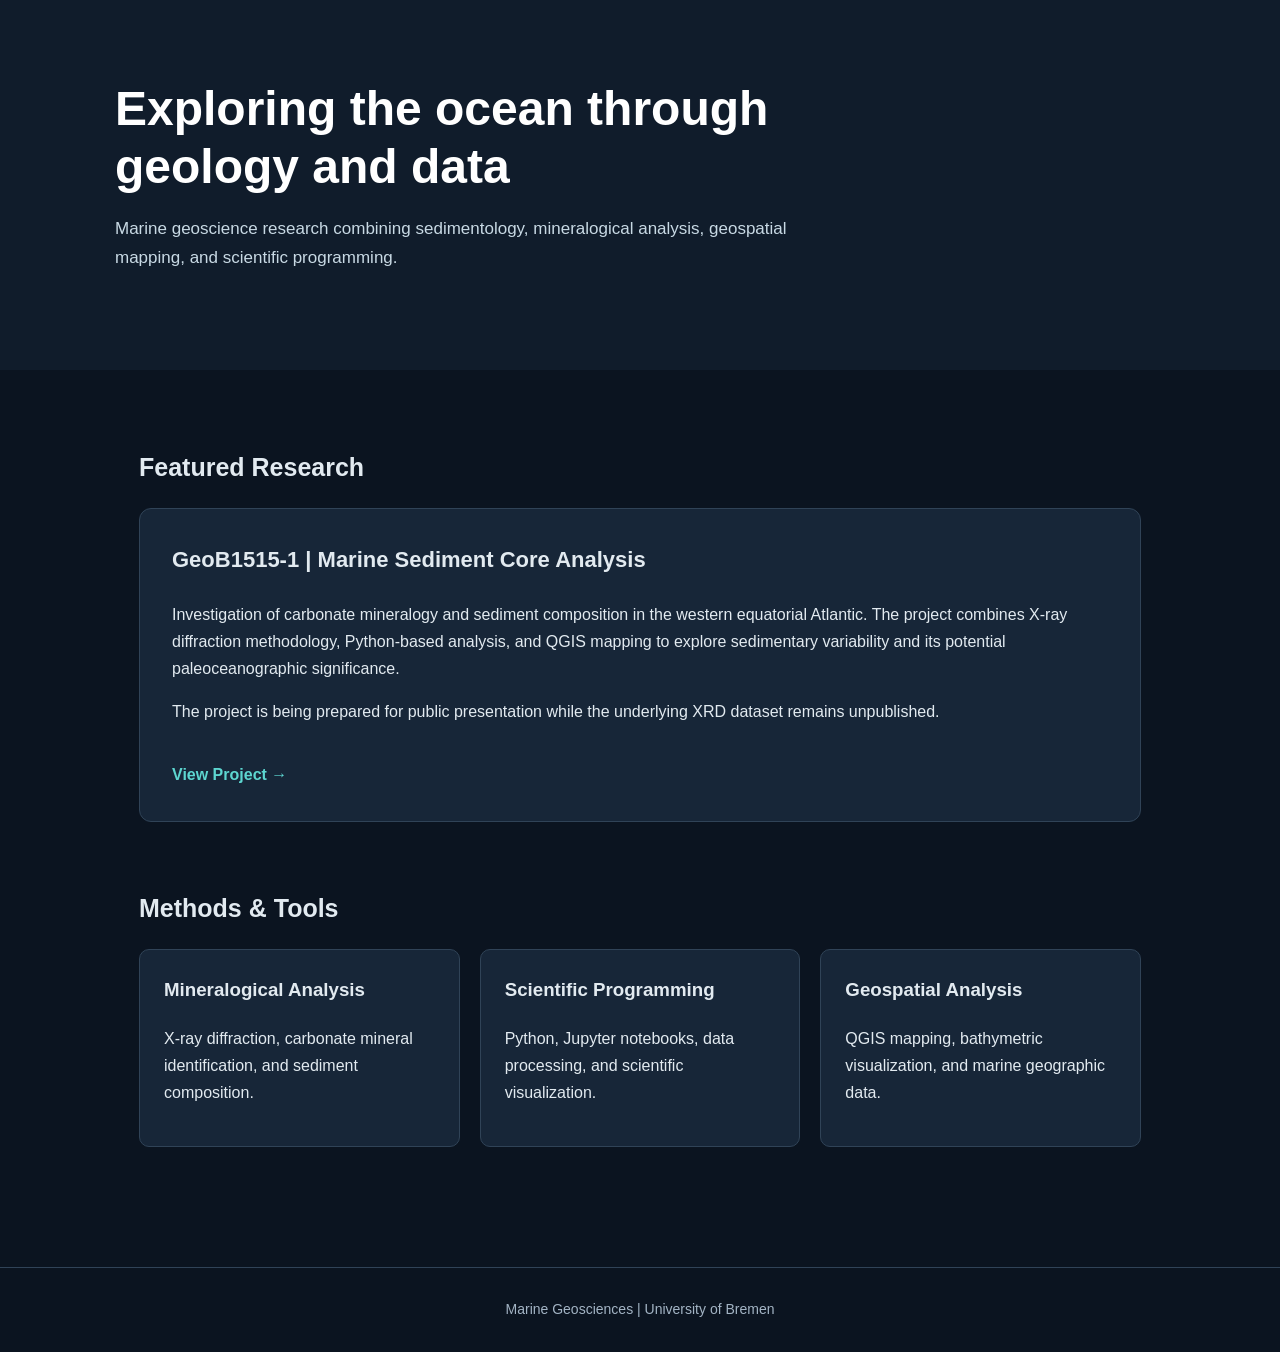
==== index.html @ f370485f "Refactor CSS styles for responsiveness and organization" ====
<!DOCTYPE html>
<html lang="en">
<head>
  <meta charset="UTF-8">
  <meta name="viewport" content="width=device-width, initial-scale=1.0">
  <title>Marine Geoscience | Research Portfolio</title>

  <style>
    :root {
      --navy: #101c2b;
      --teal: #5dd6d0;
      --background: #0b1420;
      --surface: #172638;
      --text: #e2eaf0;
      --muted: #a3b4c4;
      --border: #304357;
    }
  
    * {
      box-sizing: border-box;
    }
  
    body {
      margin: 0;
      font-family: Arial, Helvetica, sans-serif;
      background: var(--background);
      color: var(--text);
      line-height: 1.7;
    }
  
    header {
      background: var(--navy);
      color: white;
      padding: 80px 24px;
    }
  
    .container {
      max-width: 1050px;
      margin: auto;
    }
  
    header h1 {
      font-size: clamp(32px, 5vw, 48px);
      line-height: 1.2;
      max-width: 750px;
      margin: 0 0 20px;
    }
  
    header p {
      max-width: 680px;
      color: #c8d9e4;
      font-size: 17px;
    }
  
    main {
      padding: 55px 24px;
    }
  
    section {
      margin-bottom: 65px;
    }
  
    h2 {
      font-size: 25px;
      color: var(--text);
      margin-bottom: 20px;
    }
  
    .project-card {
      background: var(--surface);
      border: 1px solid var(--border);
      border-radius: 12px;
      padding: 32px;
    }
  
    .project-card h3 {
      font-size: 22px;
      margin-top: 0;
      color: var(--text);
    }
  
    .project-link {
      display: inline-block;
      margin-top: 20px;
      margin-right: 28px;
      color: var(--teal);
      font-weight: 700;
      text-decoration: none;
    }
  
    .project-link:hover {
      text-decoration: underline;
    }
  
    .methods {
      display: grid;
      grid-template-columns: repeat(3, 1fr);
      gap: 20px;
    }
  
    .method-card {
      background: var(--surface);
      border: 1px solid var(--border);
      border-radius: 10px;
      padding: 24px;
    }
  
    .method-card h3 {
      color: var(--text);
      margin-top: 0;
    }
  
    footer {
      border-top: 1px solid var(--border);
      padding: 30px 24px;
      text-align: center;
      color: var(--muted);
      font-size: 14px;
    }
  
    @media (max-width: 750px) {
      .methods {
        grid-template-columns: 1fr;
      }
    }

  </style>
</head>

<body>

  <header>
    <div class="container">
      <h1>Exploring the ocean through geology and data</h1>

      <p>
        Marine geoscience research combining sedimentology,
        mineralogical analysis, geospatial mapping, and
        scientific programming.
      </p>
    </div>
  </header>

  <main class="container">

    <section>
      <h2>Featured Research</h2>

      <div class="project-card">
        <h3>GeoB1515-1 | Marine Sediment Core Analysis</h3>

        <p>
          Investigation of carbonate mineralogy and sediment
          composition in the western equatorial Atlantic.
          The project combines X-ray diffraction methodology,
          Python-based analysis, and QGIS mapping to explore
          sedimentary variability and its potential
          paleoceanographic significance.
        </p>

        <p>
          The project is being prepared for public presentation
          while the underlying XRD dataset remains unpublished.
        </p>

        <a class="project-link"
           href="/projects/geob1515/">
          View Project →
        </a>
      </div>
    </section>

    <section>
      <h2>Methods &amp; Tools</h2>

      <div class="methods">

        <div class="method-card">
          <h3>Mineralogical Analysis</h3>
          <p>
            X-ray diffraction, carbonate mineral identification,
            and sediment composition.
          </p>
        </div>

        <div class="method-card">
          <h3>Scientific Programming</h3>
          <p>
            Python, Jupyter notebooks, data processing,
            and scientific visualization.
          </p>
        </div>

        <div class="method-card">
          <h3>Geospatial Analysis</h3>
          <p>
            QGIS mapping, bathymetric visualization,
            and marine geographic data.
          </p>
        </div>

      </div>
    </section>

  </main>

  <footer>
    Marine Geosciences | University of Bremen
  </footer>

</body>
</html>
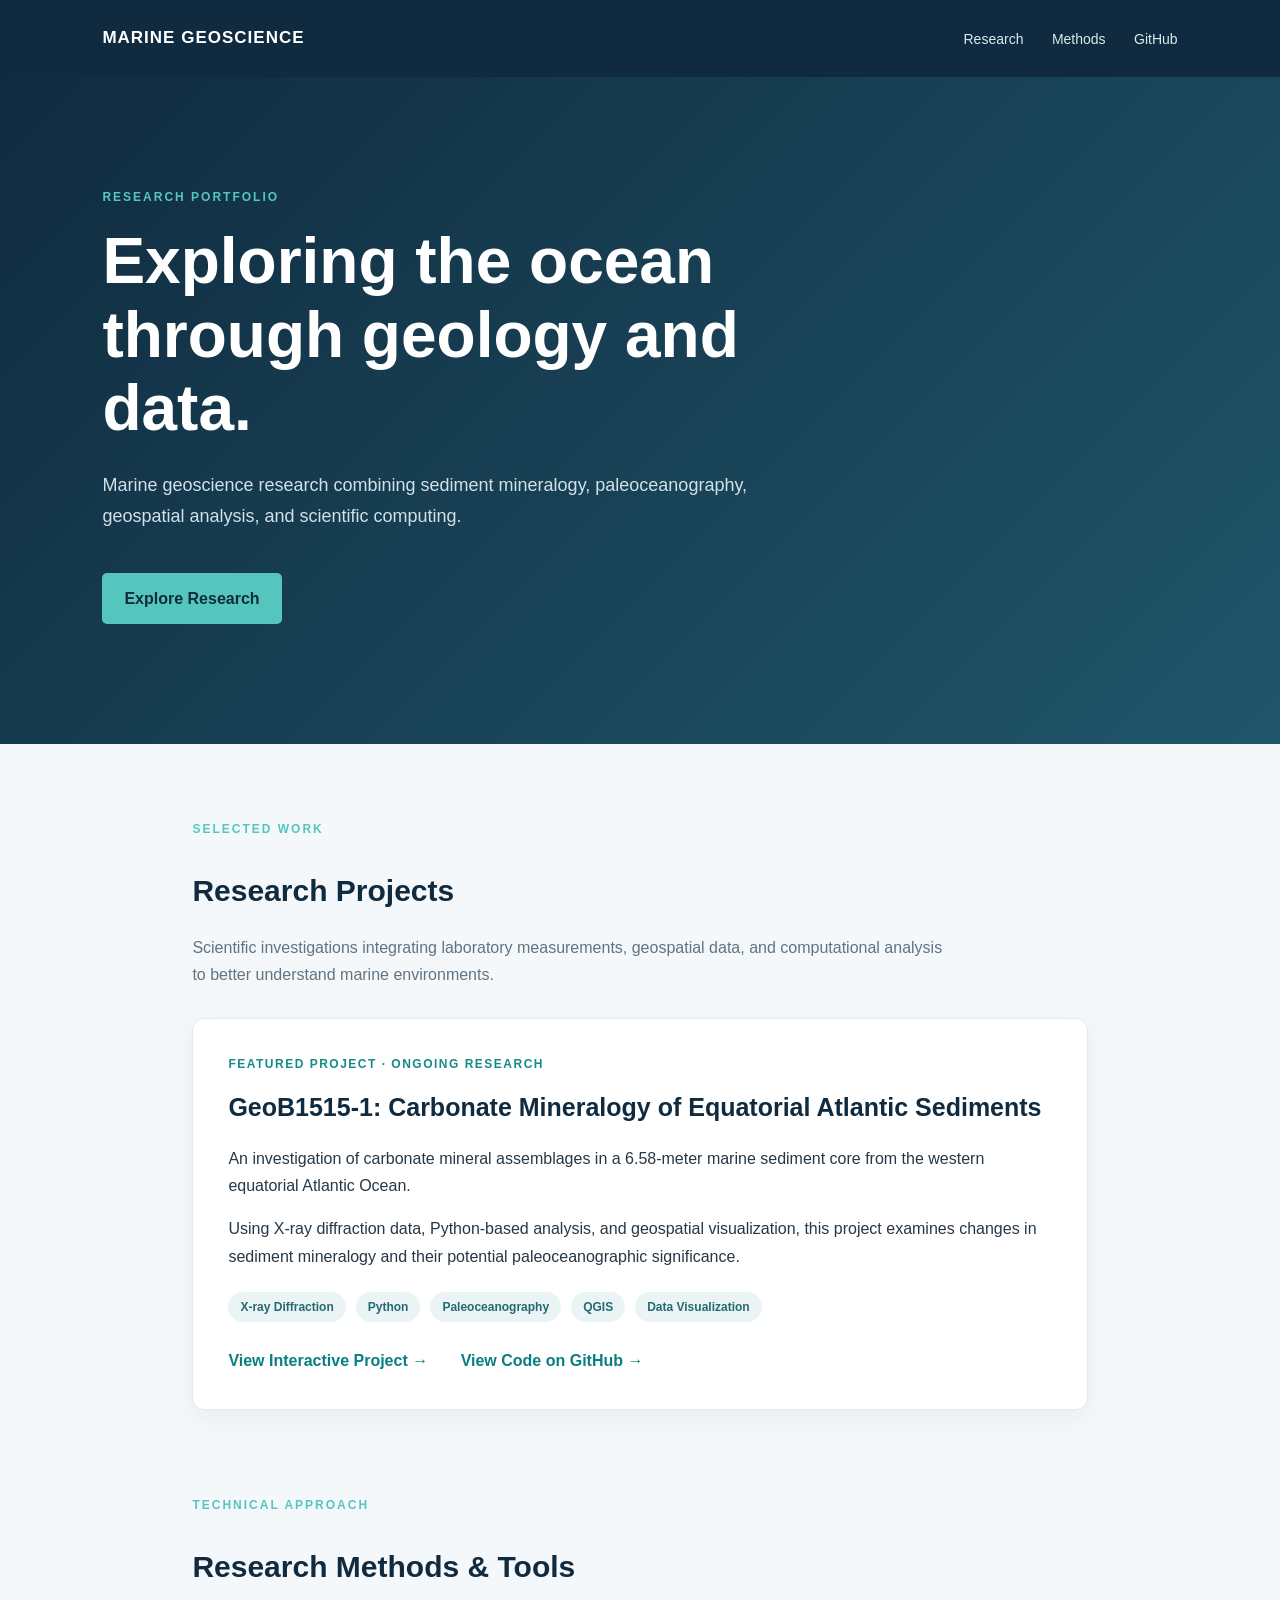
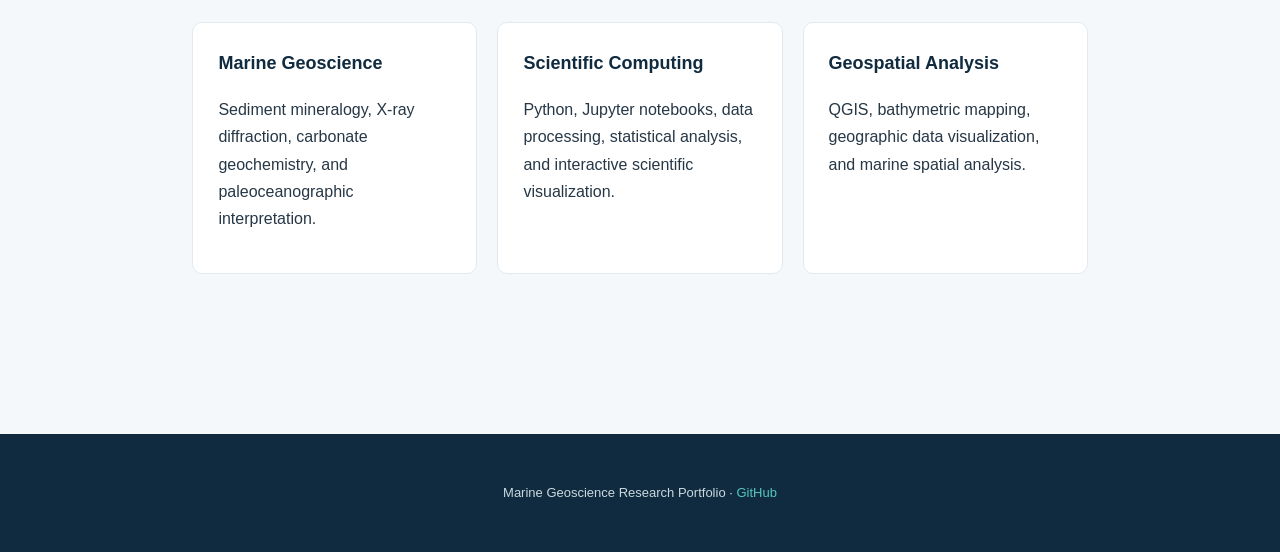
==== commit 106228d9: "Refactor index.html for layout and content updates Updated styles and content for improved layout an" ====
--- a/index.html
+++ b/index.html
@@ -1,202 +1,349 @@
-
 <!DOCTYPE html>
 <html lang="en">
 <head>
   <meta charset="UTF-8">
   <meta name="viewport" content="width=device-width, initial-scale=1.0">
+  <meta name="description" content="Marine geoscience research portfolio featuring sediment mineralogy, scientific computing, and oceanographic data analysis.">
   <title>Marine Geoscience | Research Portfolio</title>
 
   <style>
     :root {
-      --navy: #101c2b;
-      --teal: #5dd6d0;
-      --background: #0b1420;
-      --surface: #172638;
-      --text: #e2eaf0;
-      --muted: #a3b4c4;
-      --border: #304357;
-    }
-  
+      --navy: #102b3f;
+      --navy-light: #173b50;
+      --teal: #55c6bd;
+      --background: #f5f8fa;
+      --text: #263746;
+      --muted: #617381;
+    }
+
     * {
       box-sizing: border-box;
     }
-  
+
     body {
       margin: 0;
-      font-family: Arial, Helvetica, sans-serif;
+      font-family: -apple-system, BlinkMacSystemFont, "Segoe UI", sans-serif;
       background: var(--background);
       color: var(--text);
       line-height: 1.7;
     }
-  
+
     header {
       background: var(--navy);
       color: white;
-      padding: 80px 24px;
-    }
-  
-    .container {
-      max-width: 1050px;
+      padding: 24px 8%;
+    }
+
+    nav {
+      max-width: 1100px;
       margin: auto;
-    }
-  
-    header h1 {
-      font-size: clamp(32px, 5vw, 48px);
-      line-height: 1.2;
+      display: flex;
+      justify-content: space-between;
+      align-items: center;
+      gap: 20px;
+    }
+
+    .logo {
+      font-weight: 700;
+      letter-spacing: 1px;
+      font-size: 17px;
+    }
+
+    nav a {
+      color: #dce8ee;
+      text-decoration: none;
+      margin-left: 24px;
+      font-size: 14px;
+    }
+
+    nav a:hover {
+      color: var(--teal);
+    }
+
+    .hero {
+      background: linear-gradient(135deg, #102b3f, #20566a);
+      color: white;
+      padding: 110px 8% 120px;
+    }
+
+    .hero-inner {
+      max-width: 1100px;
+      margin: auto;
+    }
+
+    .eyebrow {
+      color: var(--teal);
+      text-transform: uppercase;
+      letter-spacing: 2px;
+      font-size: 12px;
+      font-weight: 700;
+    }
+
+    h1 {
+      font-size: clamp(36px, 6vw, 64px);
+      line-height: 1.15;
+      margin: 18px 0 24px;
+      max-width: 800px;
+    }
+
+    .hero p {
+      max-width: 650px;
+      color: #d1e1e9;
+      font-size: 18px;
+    }
+
+    .button {
+      display: inline-block;
+      margin-top: 24px;
+      padding: 12px 22px;
+      background: var(--teal);
+      color: var(--navy);
+      border-radius: 5px;
+      text-decoration: none;
+      font-weight: 700;
+    }
+
+    .button:hover {
+      background: #80ddd4;
+    }
+
+    main {
+      max-width: 1100px;
+      margin: auto;
+      padding: 75px 8%;
+    }
+
+    section {
+      margin-bottom: 85px;
+    }
+
+    h2 {
+      font-size: 30px;
+      color: var(--navy);
+      margin-bottom: 18px;
+    }
+
+    .section-intro {
+      color: var(--muted);
       max-width: 750px;
-      margin: 0 0 20px;
-    }
-  
-    header p {
-      max-width: 680px;
-      color: #c8d9e4;
-      font-size: 17px;
-    }
-  
-    main {
-      padding: 55px 24px;
-    }
-  
-    section {
-      margin-bottom: 65px;
-    }
-  
-    h2 {
+    }
+
+    .project-card {
+      background: white;
+      border: 1px solid #e2eaf0;
+      border-radius: 12px;
+      padding: 35px;
+      margin-top: 30px;
+      box-shadow: 0 8px 24px rgba(16,43,63,0.05);
+    }
+
+    .project-label {
+      font-size: 12px;
+      text-transform: uppercase;
+      letter-spacing: 1.5px;
+      color: #168b88;
+      font-weight: 700;
+    }
+
+    .project-card h3 {
       font-size: 25px;
-      color: var(--text);
-      margin-bottom: 20px;
-    }
-  
-    .project-card {
-      background: var(--surface);
-      border: 1px solid var(--border);
-      border-radius: 12px;
-      padding: 32px;
-    }
-  
-    .project-card h3 {
-      font-size: 22px;
-      margin-top: 0;
-      color: var(--text);
-    }
-  
+      margin: 12px 0;
+      color: var(--navy);
+    }
+
+    .tags {
+      display: flex;
+      flex-wrap: wrap;
+      gap: 10px;
+      margin-top: 22px;
+    }
+
+    .tag {
+      background: #eaf4f5;
+      color: #256a70;
+      padding: 5px 12px;
+      border-radius: 20px;
+      font-size: 12px;
+      font-weight: 600;
+    }
+
     .project-link {
       display: inline-block;
-      margin-top: 20px;
+      margin-top: 25px;
       margin-right: 28px;
-      color: var(--teal);
+      color: #087f83;
       font-weight: 700;
       text-decoration: none;
     }
-  
+    
     .project-link:hover {
       text-decoration: underline;
     }
-  
-    .methods {
+
+    .skills {
       display: grid;
       grid-template-columns: repeat(3, 1fr);
       gap: 20px;
-    }
-  
-    .method-card {
-      background: var(--surface);
-      border: 1px solid var(--border);
+      margin-top: 30px;
+    }
+
+    .skill-card {
+      background: white;
+      padding: 25px;
+      border: 1px solid #e2eaf0;
       border-radius: 10px;
-      padding: 24px;
-    }
-  
-    .method-card h3 {
-      color: var(--text);
+    }
+
+    .skill-card h3 {
+      color: var(--navy);
       margin-top: 0;
-    }
-  
+      font-size: 18px;
+    }
+
     footer {
-      border-top: 1px solid var(--border);
-      padding: 30px 24px;
+      background: var(--navy);
+      color: #c9d8df;
+      padding: 35px 8%;
       text-align: center;
-      color: var(--muted);
-      font-size: 14px;
-    }
-  
-    @media (max-width: 750px) {
-      .methods {
+      font-size: 13px;
+    }
+
+    footer a {
+      color: var(--teal);
+      text-decoration: none;
+    }
+
+    @media (max-width: 700px) {
+      nav {
+        flex-direction: column;
+        align-items: flex-start;
+      }
+
+      nav a {
+        margin-left: 0;
+        margin-right: 15px;
+      }
+
+      .hero {
+        padding: 75px 8%;
+      }
+
+      .skills {
         grid-template-columns: 1fr;
       }
-    }
-
+
+      .project-card {
+        padding: 24px;
+      }
+    }
   </style>
 </head>
 
 <body>
 
   <header>
-    <div class="container">
-      <h1>Exploring the ocean through geology and data</h1>
-
+    <nav>
+      <div class="logo">MARINE GEOSCIENCE</div>
+      <div>
+        <a href="#research">Research</a>
+        <a href="#methods">Methods</a>
+        <a href="https://github.com/sylvia-marinegeo"
+           target="_blank" rel="noopener noreferrer">GitHub</a>
+      </div>
+    </nav>
+  </header>
+
+  <div class="hero">
+    <div class="hero-inner">
+      <div class="eyebrow">Research Portfolio</div>
+      <h1>Exploring the ocean through geology and data.</h1>
       <p>
-        Marine geoscience research combining sedimentology,
-        mineralogical analysis, geospatial mapping, and
-        scientific programming.
+        Marine geoscience research combining sediment mineralogy,
+        paleoceanography, geospatial analysis, and scientific computing.
       </p>
+      <a class="button" href="#research">Explore Research</a>
     </div>
-  </header>
-
-  <main class="container">
-
-    <section>
-      <h2>Featured Research</h2>
+  </div>
+
+  <main>
+
+    <section id="research">
+      <div class="eyebrow">Selected Work</div>
+      <h2>Research Projects</h2>
+      <p class="section-intro">
+        Scientific investigations integrating laboratory measurements,
+        geospatial data, and computational analysis to better understand
+        marine environments.
+      </p>
 
       <div class="project-card">
-        <h3>GeoB1515-1 | Marine Sediment Core Analysis</h3>
+        <div class="project-label">Featured Project · Ongoing Research</div>
+        <h3>GeoB1515-1: Carbonate Mineralogy of Equatorial Atlantic Sediments</h3>
 
         <p>
-          Investigation of carbonate mineralogy and sediment
-          composition in the western equatorial Atlantic.
-          The project combines X-ray diffraction methodology,
-          Python-based analysis, and QGIS mapping to explore
-          sedimentary variability and its potential
+          An investigation of carbonate mineral assemblages in a
+          6.58-meter marine sediment core from the western equatorial
+          Atlantic Ocean.
+        </p>
+
+        <p>
+          Using X-ray diffraction data, Python-based analysis,
+          and geospatial visualization, this project examines
+          changes in sediment mineralogy and their potential
           paleoceanographic significance.
         </p>
 
-        <p>
-          The project is being prepared for public presentation
-          while the underlying XRD dataset remains unpublished.
-        </p>
-
-        <a class="project-link"
-           href="/projects/geob1515/">
-          View Project →
+        <div class="tags">
+          <span class="tag">X-ray Diffraction</span>
+          <span class="tag">Python</span>
+          <span class="tag">Paleoceanography</span>
+          <span class="tag">QGIS</span>
+          <span class="tag">Data Visualization</span>
+        </div>
+
+        <a href="/projects/geob1515/" class="project-link">
+          View Interactive Project →
+        </a>
+        
+        <a href="https://github.com/sylvia-marinegeo/sedimentcore"
+           class="project-link"
+           target="_blank"
+           rel="noopener noreferrer">
+          View Code on GitHub →
         </a>
       </div>
     </section>
 
-    <section>
-      <h2>Methods &amp; Tools</h2>
-
-      <div class="methods">
-
-        <div class="method-card">
-          <h3>Mineralogical Analysis</h3>
+    <section id="methods">
+      <div class="eyebrow">Technical Approach</div>
+      <h2>Research Methods & Tools</h2>
+
+      <div class="skills">
+
+        <div class="skill-card">
+          <h3>Marine Geoscience</h3>
           <p>
-            X-ray diffraction, carbonate mineral identification,
-            and sediment composition.
+            Sediment mineralogy, X-ray diffraction,
+            carbonate geochemistry, and paleoceanographic
+            interpretation.
           </p>
         </div>
 
-        <div class="method-card">
-          <h3>Scientific Programming</h3>
+        <div class="skill-card">
+          <h3>Scientific Computing</h3>
           <p>
             Python, Jupyter notebooks, data processing,
-            and scientific visualization.
+            statistical analysis, and interactive
+            scientific visualization.
           </p>
         </div>
 
-        <div class="method-card">
+        <div class="skill-card">
           <h3>Geospatial Analysis</h3>
           <p>
-            QGIS mapping, bathymetric visualization,
-            and marine geographic data.
+            QGIS, bathymetric mapping, geographic
+            data visualization, and marine
+            spatial analysis.
           </p>
         </div>
 
@@ -206,7 +353,12 @@
   </main>
 
   <footer>
-    Marine Geosciences | University of Bremen
+    <p>
+      Marine Geoscience Research Portfolio ·
+      <a href="https://github.com/sylvia-marinegeo">
+        GitHub
+      </a>
+    </p>
   </footer>
 
 </body>
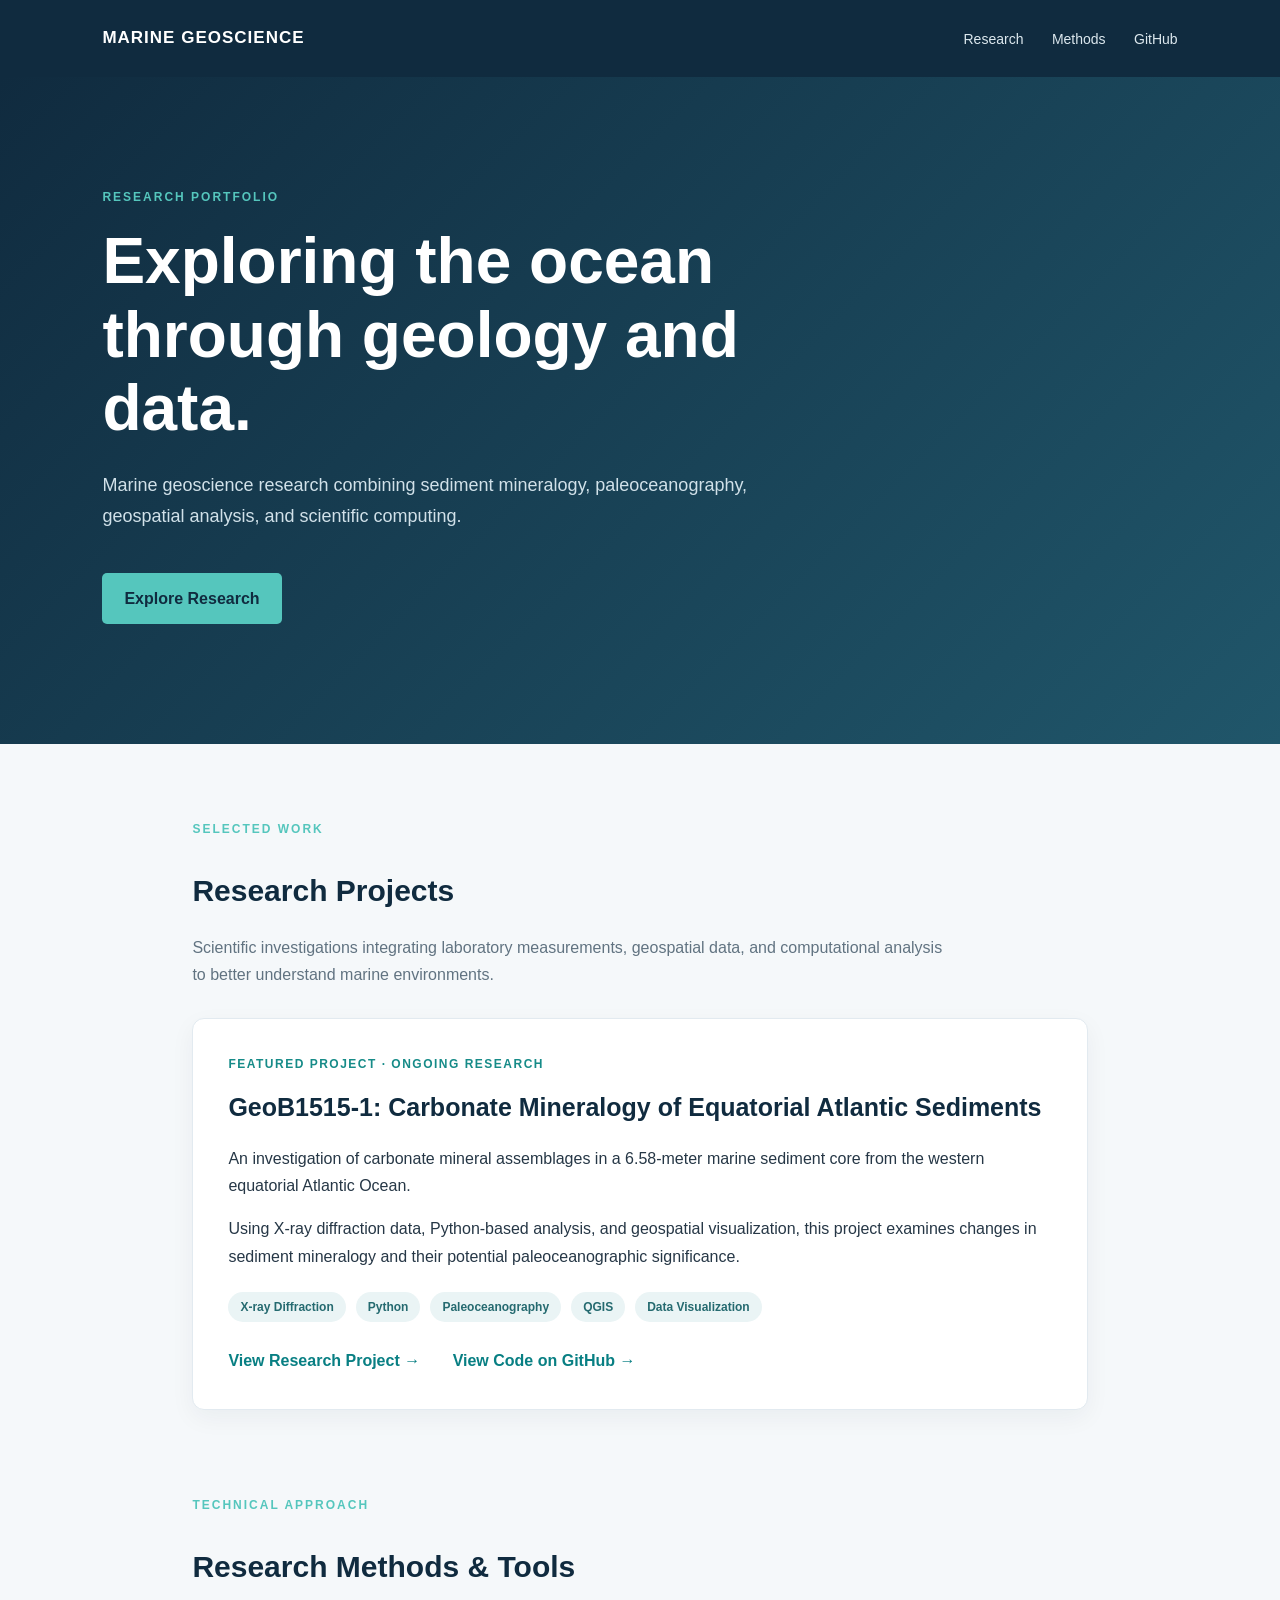
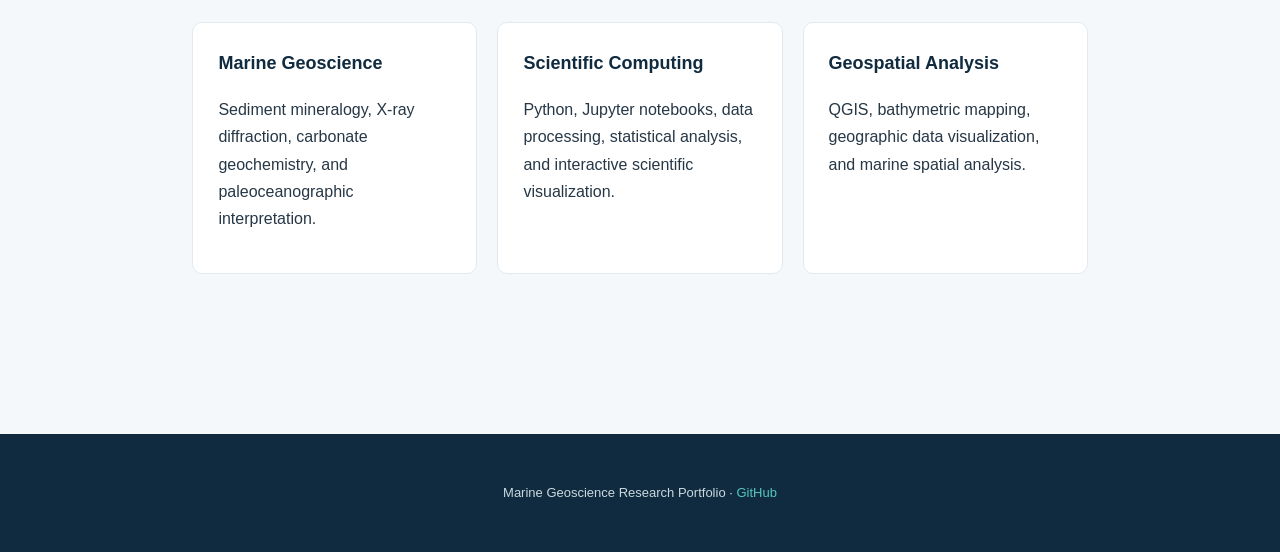
==== commit 13012feb: "Change project link text from 'Interactive' to 'Research'" ====
--- a/index.html
+++ b/index.html
@@ -302,7 +302,7 @@
         </div>
 
         <a href="/projects/geob1515/" class="project-link">
-          View Interactive Project →
+          View Research Project →
         </a>
         
         <a href="https://github.com/sylvia-marinegeo/sedimentcore"
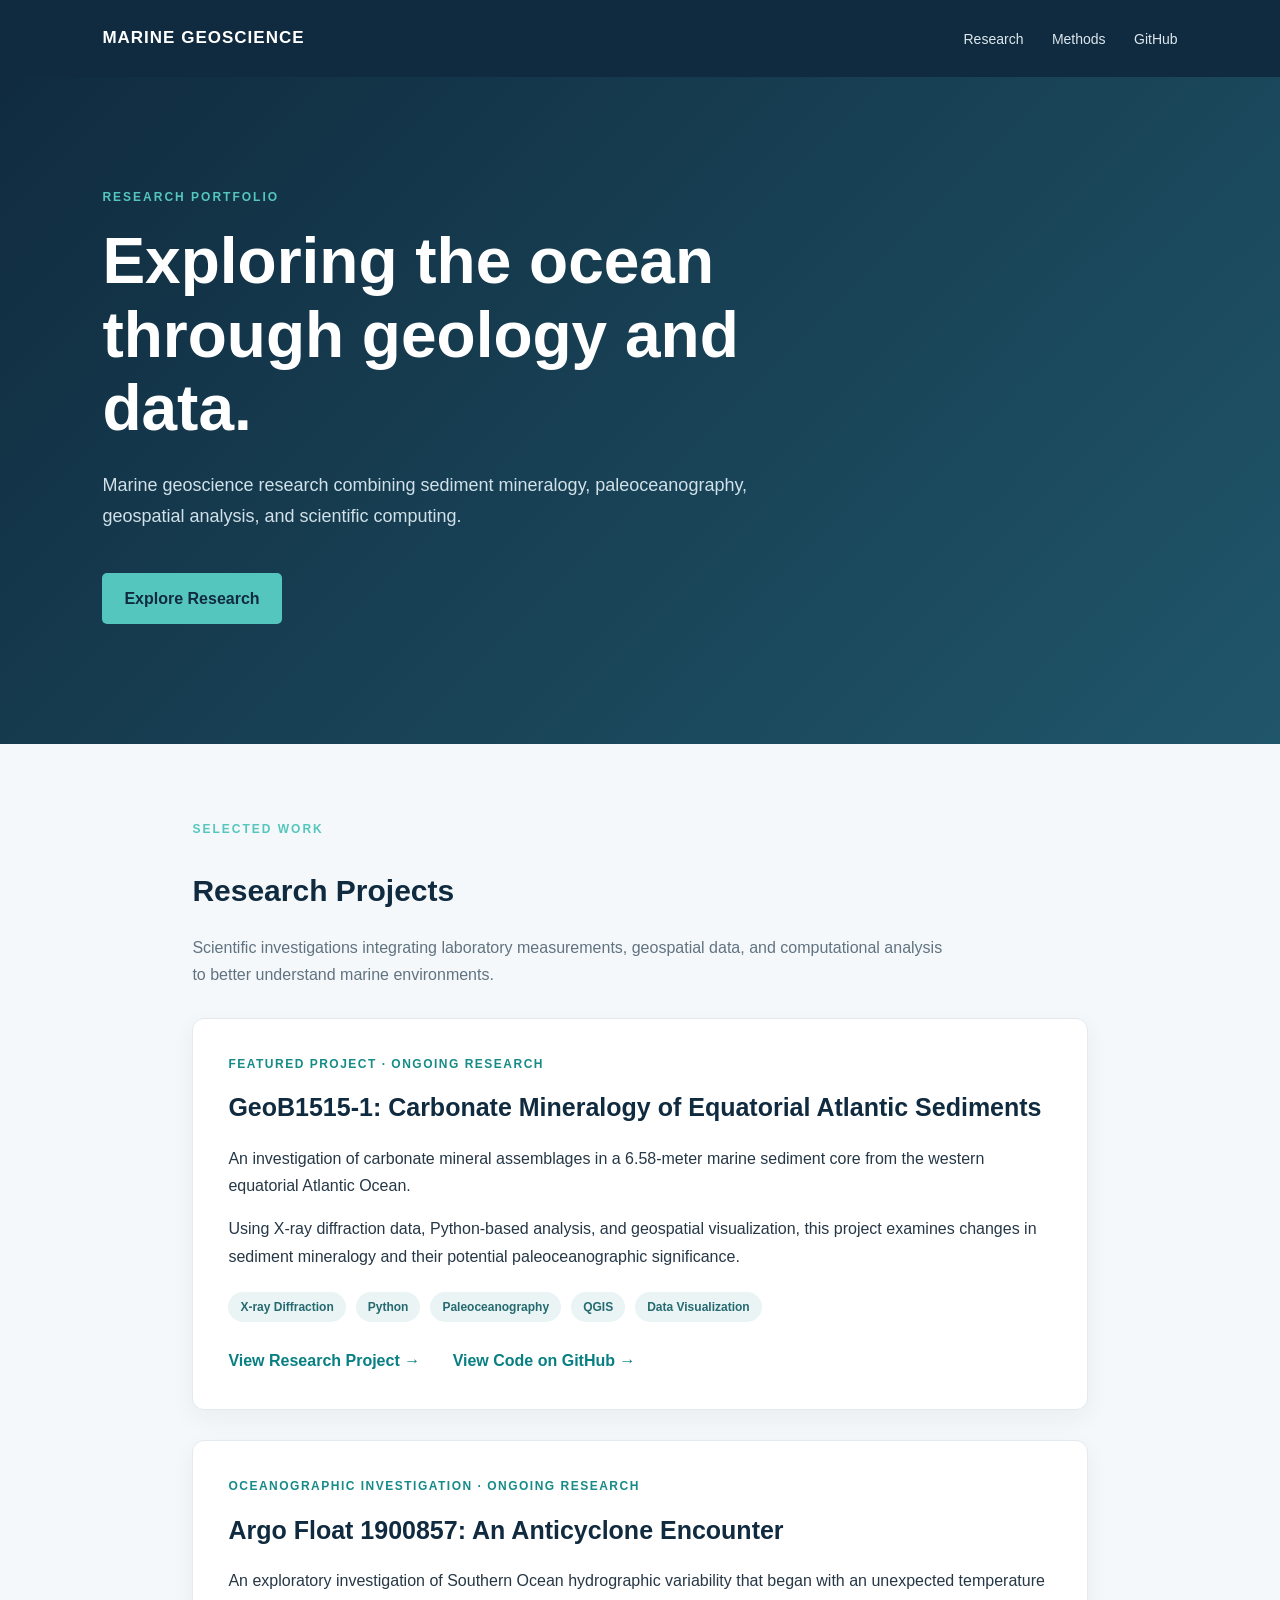
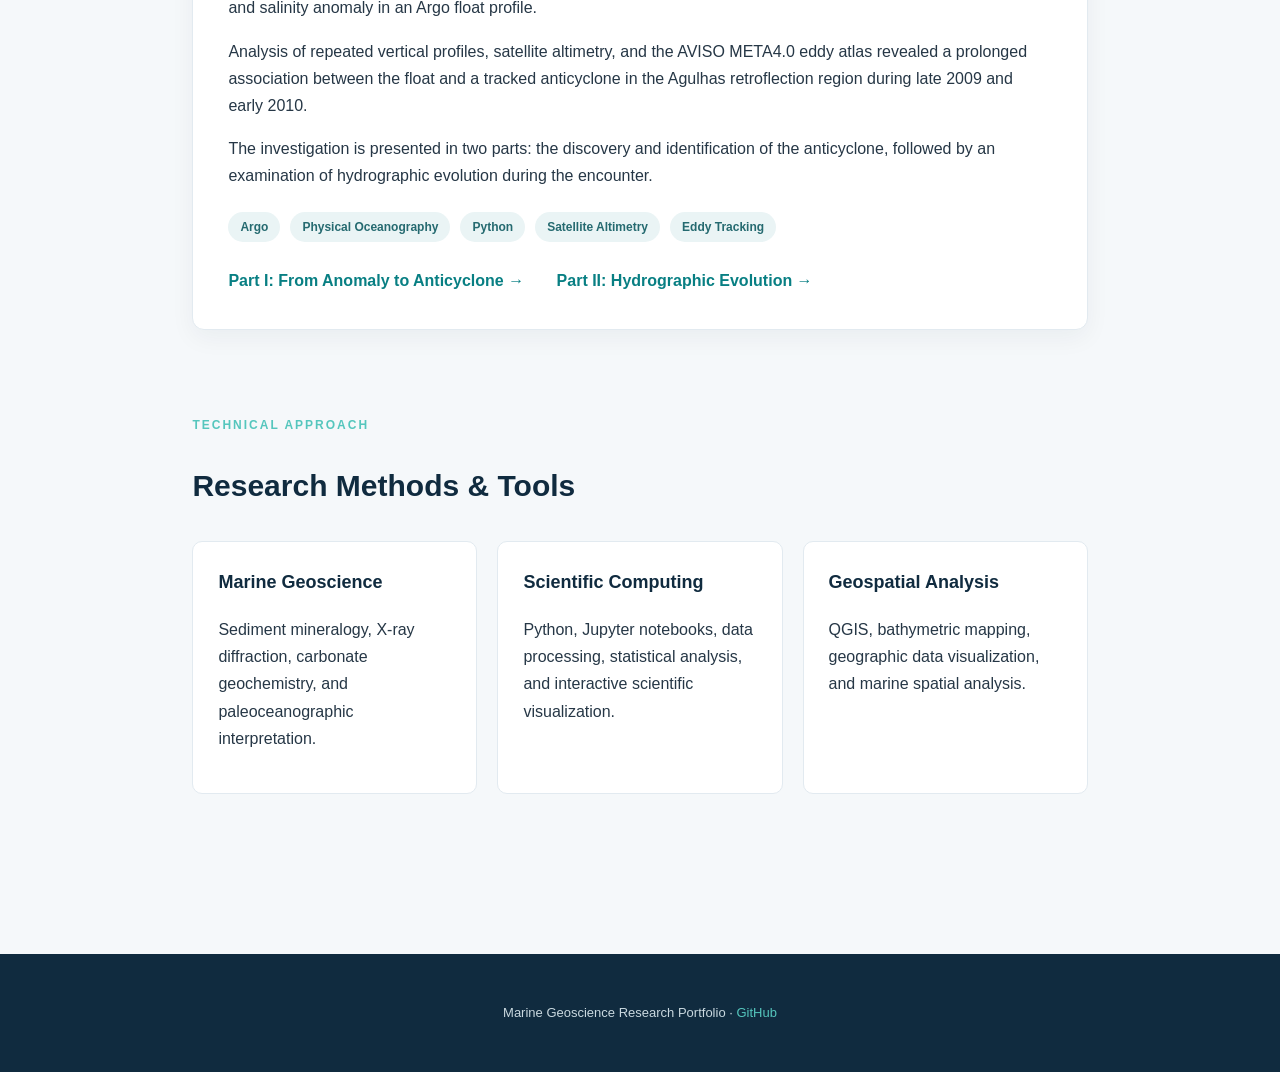
==== commit 67299959: "Update research project descriptions and tags" ====
--- a/index.html
+++ b/index.html
@@ -269,48 +269,98 @@
 
     <section id="research">
       <div class="eyebrow">Selected Work</div>
-      <h2>Research Projects</h2>
-      <p class="section-intro">
-        Scientific investigations integrating laboratory measurements,
-        geospatial data, and computational analysis to better understand
-        marine environments.
-      </p>
-
-      <div class="project-card">
-        <div class="project-label">Featured Project · Ongoing Research</div>
-        <h3>GeoB1515-1: Carbonate Mineralogy of Equatorial Atlantic Sediments</h3>
-
+        <h2>Research Projects</h2>
+        <p class="section-intro">
+          Scientific investigations integrating laboratory measurements,
+          geospatial data, and computational analysis to better understand
+          marine environments.
+        </p>
+  
+        <div class="project-card">
+          <div class="project-label">Featured Project · Ongoing Research</div>
+          <h3>GeoB1515-1: Carbonate Mineralogy of Equatorial Atlantic Sediments</h3>
+  
+          <p>
+            An investigation of carbonate mineral assemblages in a
+            6.58-meter marine sediment core from the western equatorial
+            Atlantic Ocean.
+          </p>
+  
+          <p>
+            Using X-ray diffraction data, Python-based analysis,
+            and geospatial visualization, this project examines
+            changes in sediment mineralogy and their potential
+            paleoceanographic significance.
+          </p>
+  
+          <div class="tags">
+            <span class="tag">X-ray Diffraction</span>
+            <span class="tag">Python</span>
+            <span class="tag">Paleoceanography</span>
+            <span class="tag">QGIS</span>
+            <span class="tag">Data Visualization</span>
+          </div>
+  
+          <a href="/projects/geob1515/" class="project-link">
+            View Research Project →
+          </a>
+          
+          <a href="https://github.com/sylvia-marinegeo/sedimentcore"
+             class="project-link"
+             target="_blank"
+             rel="noopener noreferrer">
+            View Code on GitHub →
+          </a>
+        </div>
+  
+        <div class="project-card">
+  
+        <div class="project-label">
+          Oceanographic Investigation · Ongoing Research
+        </div>
+      
+        <h3>
+          Argo Float 1900857: An Anticyclone Encounter
+        </h3>
+      
         <p>
-          An investigation of carbonate mineral assemblages in a
-          6.58-meter marine sediment core from the western equatorial
-          Atlantic Ocean.
+          An exploratory investigation of Southern Ocean hydrographic
+          variability that began with an unexpected temperature and
+          salinity anomaly in an Argo float profile.
         </p>
-
+      
         <p>
-          Using X-ray diffraction data, Python-based analysis,
-          and geospatial visualization, this project examines
-          changes in sediment mineralogy and their potential
-          paleoceanographic significance.
+          Analysis of repeated vertical profiles, satellite altimetry,
+          and the AVISO META4.0 eddy atlas revealed a prolonged
+          association between the float and a tracked anticyclone
+          in the Agulhas retroflection region during late 2009
+          and early 2010.
         </p>
-
+      
+        <p>
+          The investigation is presented in two parts: the discovery
+          and identification of the anticyclone, followed by an
+          examination of hydrographic evolution during the encounter.
+        </p>
+      
         <div class="tags">
-          <span class="tag">X-ray Diffraction</span>
+          <span class="tag">Argo</span>
+          <span class="tag">Physical Oceanography</span>
           <span class="tag">Python</span>
-          <span class="tag">Paleoceanography</span>
-          <span class="tag">QGIS</span>
-          <span class="tag">Data Visualization</span>
-        </div>
-
-        <a href="/projects/geob1515/" class="project-link">
-          View Research Project →
+          <span class="tag">Satellite Altimetry</span>
+          <span class="tag">Eddy Tracking</span>
+        </div>
+      
+        <a href="/projects/argo/discovery.html"
+           class="project-link">
+          Part I: From Anomaly to Anticyclone →
         </a>
-        
-        <a href="https://github.com/sylvia-marinegeo/sedimentcore"
-           class="project-link"
-           target="_blank"
-           rel="noopener noreferrer">
-          View Code on GitHub →
+      
+        <a href="/projects/argo/hydrography.html"
+           class="project-link">
+          Part II: Hydrographic Evolution →
         </a>
+      
       </div>
     </section>
 
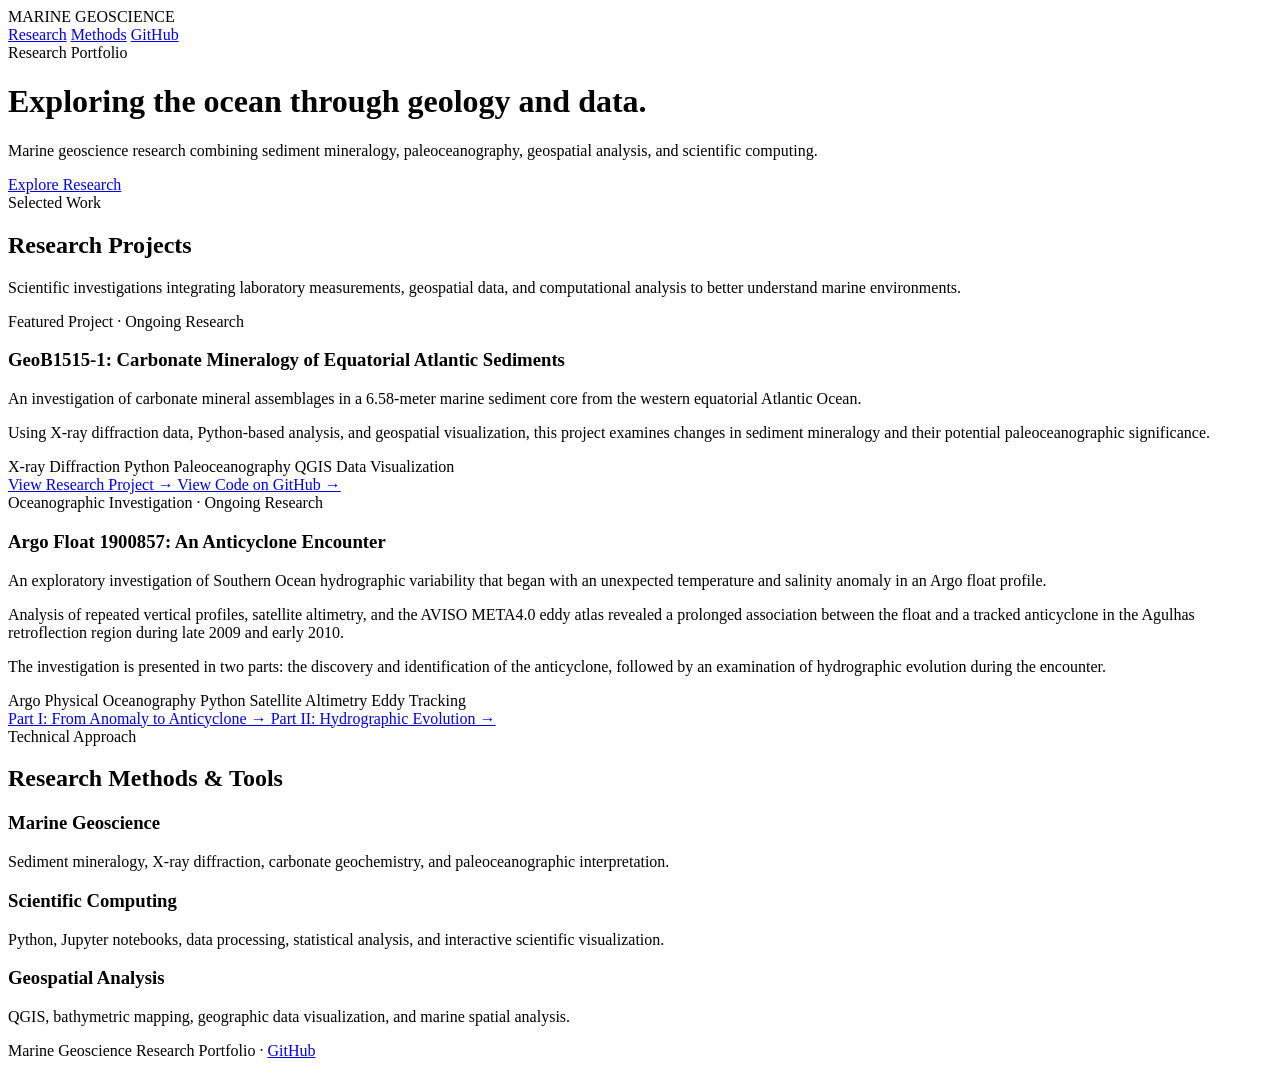
==== commit f05928e6: "Consolidate website CSS and update Argo pages" ====
--- a/index.html
+++ b/index.html
@@ -6,240 +6,10 @@
   <meta name="description" content="Marine geoscience research portfolio featuring sediment mineralogy, scientific computing, and oceanographic data analysis.">
   <title>Marine Geoscience | Research Portfolio</title>
 
-  <style>
-    :root {
-      --navy: #102b3f;
-      --navy-light: #173b50;
-      --teal: #55c6bd;
-      --background: #f5f8fa;
-      --text: #263746;
-      --muted: #617381;
-    }
-
-    * {
-      box-sizing: border-box;
-    }
-
-    body {
-      margin: 0;
-      font-family: -apple-system, BlinkMacSystemFont, "Segoe UI", sans-serif;
-      background: var(--background);
-      color: var(--text);
-      line-height: 1.7;
-    }
-
-    header {
-      background: var(--navy);
-      color: white;
-      padding: 24px 8%;
-    }
-
-    nav {
-      max-width: 1100px;
-      margin: auto;
-      display: flex;
-      justify-content: space-between;
-      align-items: center;
-      gap: 20px;
-    }
-
-    .logo {
-      font-weight: 700;
-      letter-spacing: 1px;
-      font-size: 17px;
-    }
-
-    nav a {
-      color: #dce8ee;
-      text-decoration: none;
-      margin-left: 24px;
-      font-size: 14px;
-    }
-
-    nav a:hover {
-      color: var(--teal);
-    }
-
-    .hero {
-      background: linear-gradient(135deg, #102b3f, #20566a);
-      color: white;
-      padding: 110px 8% 120px;
-    }
-
-    .hero-inner {
-      max-width: 1100px;
-      margin: auto;
-    }
-
-    .eyebrow {
-      color: var(--teal);
-      text-transform: uppercase;
-      letter-spacing: 2px;
-      font-size: 12px;
-      font-weight: 700;
-    }
-
-    h1 {
-      font-size: clamp(36px, 6vw, 64px);
-      line-height: 1.15;
-      margin: 18px 0 24px;
-      max-width: 800px;
-    }
-
-    .hero p {
-      max-width: 650px;
-      color: #d1e1e9;
-      font-size: 18px;
-    }
-
-    .button {
-      display: inline-block;
-      margin-top: 24px;
-      padding: 12px 22px;
-      background: var(--teal);
-      color: var(--navy);
-      border-radius: 5px;
-      text-decoration: none;
-      font-weight: 700;
-    }
-
-    .button:hover {
-      background: #80ddd4;
-    }
-
-    main {
-      max-width: 1100px;
-      margin: auto;
-      padding: 75px 8%;
-    }
-
-    section {
-      margin-bottom: 85px;
-    }
-
-    h2 {
-      font-size: 30px;
-      color: var(--navy);
-      margin-bottom: 18px;
-    }
-
-    .section-intro {
-      color: var(--muted);
-      max-width: 750px;
-    }
-
-    .project-card {
-      background: white;
-      border: 1px solid #e2eaf0;
-      border-radius: 12px;
-      padding: 35px;
-      margin-top: 30px;
-      box-shadow: 0 8px 24px rgba(16,43,63,0.05);
-    }
-
-    .project-label {
-      font-size: 12px;
-      text-transform: uppercase;
-      letter-spacing: 1.5px;
-      color: #168b88;
-      font-weight: 700;
-    }
-
-    .project-card h3 {
-      font-size: 25px;
-      margin: 12px 0;
-      color: var(--navy);
-    }
-
-    .tags {
-      display: flex;
-      flex-wrap: wrap;
-      gap: 10px;
-      margin-top: 22px;
-    }
-
-    .tag {
-      background: #eaf4f5;
-      color: #256a70;
-      padding: 5px 12px;
-      border-radius: 20px;
-      font-size: 12px;
-      font-weight: 600;
-    }
-
-    .project-link {
-      display: inline-block;
-      margin-top: 25px;
-      margin-right: 28px;
-      color: #087f83;
-      font-weight: 700;
-      text-decoration: none;
-    }
-    
-    .project-link:hover {
-      text-decoration: underline;
-    }
-
-    .skills {
-      display: grid;
-      grid-template-columns: repeat(3, 1fr);
-      gap: 20px;
-      margin-top: 30px;
-    }
-
-    .skill-card {
-      background: white;
-      padding: 25px;
-      border: 1px solid #e2eaf0;
-      border-radius: 10px;
-    }
-
-    .skill-card h3 {
-      color: var(--navy);
-      margin-top: 0;
-      font-size: 18px;
-    }
-
-    footer {
-      background: var(--navy);
-      color: #c9d8df;
-      padding: 35px 8%;
-      text-align: center;
-      font-size: 13px;
-    }
-
-    footer a {
-      color: var(--teal);
-      text-decoration: none;
-    }
-
-    @media (max-width: 700px) {
-      nav {
-        flex-direction: column;
-        align-items: flex-start;
-      }
-
-      nav a {
-        margin-left: 0;
-        margin-right: 15px;
-      }
-
-      .hero {
-        padding: 75px 8%;
-      }
-
-      .skills {
-        grid-template-columns: 1fr;
-      }
-
-      .project-card {
-        padding: 24px;
-      }
-    }
-  </style>
+  <link rel="stylesheet" href="css/style.css">
 </head>
 
-<body>
+<body class="home-page">
 
   <header>
     <nav>
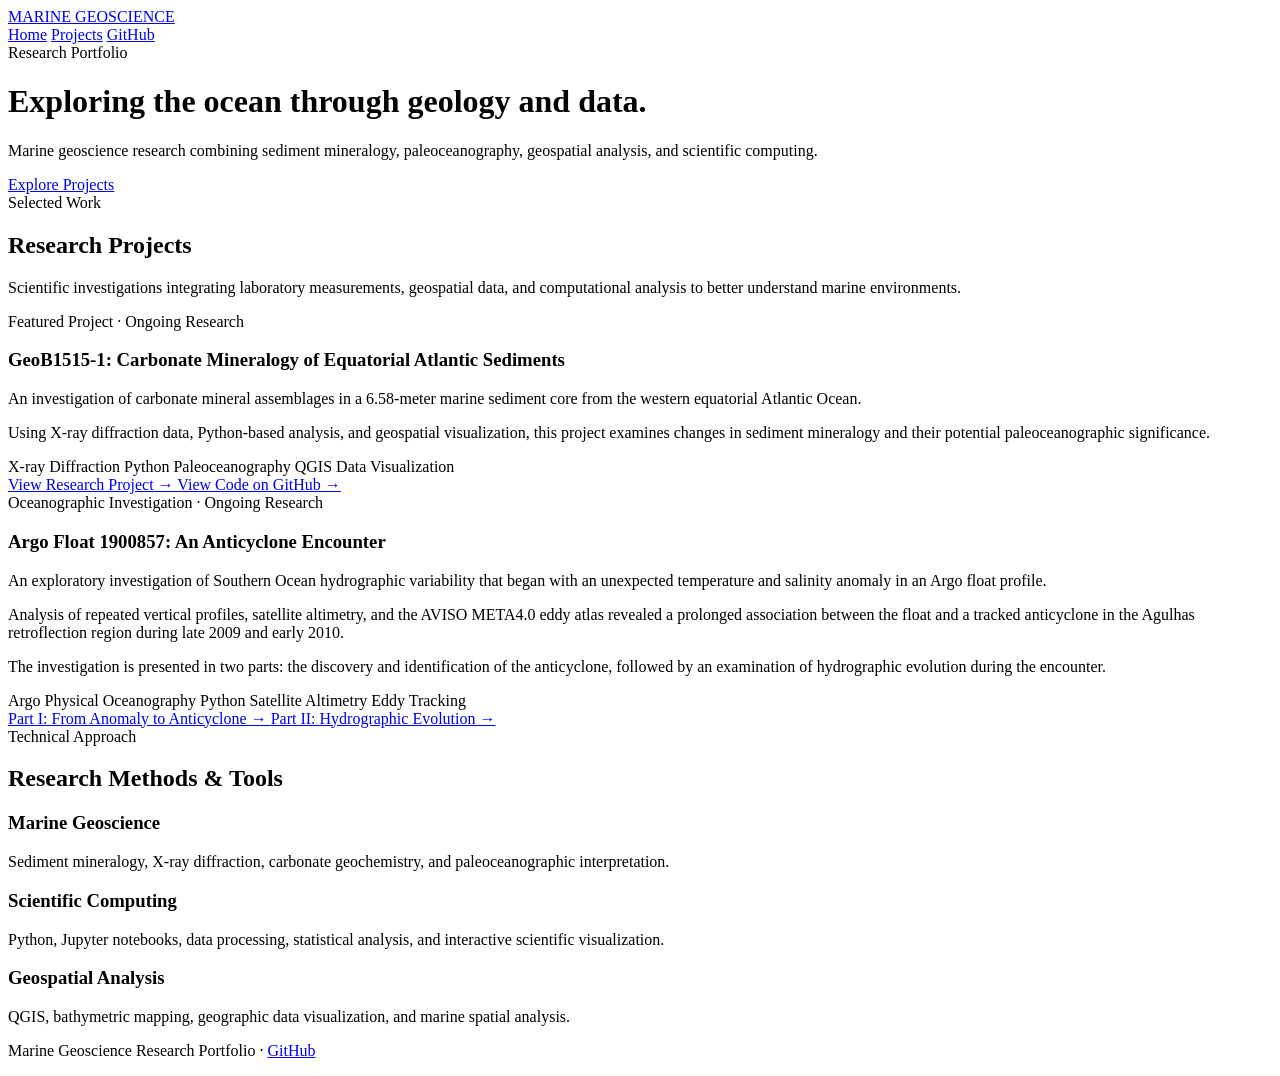
==== commit f46502cb: "Updated styles and layout so all pages are consistent" ====
--- a/index.html
+++ b/index.html
@@ -11,14 +11,18 @@
 
 <body class="home-page">
 
-  <header>
-    <nav>
-      <div class="logo">MARINE GEOSCIENCE</div>
-      <div>
-        <a href="#research">Research</a>
-        <a href="#methods">Methods</a>
+  <header class="site-header">
+    <nav class="site-nav">
+      <a class="site-brand" href="/index.html">
+        MARINE GEOSCIENCE
+      </a>
+
+      <div class="nav-links">
+        <a href="/index.html">Home</a>
+        <a href="/index.html#projects">Projects</a>
         <a href="https://github.com/sylvia-marinegeo"
-           target="_blank" rel="noopener noreferrer">GitHub</a>
+          target="_blank"
+          rel="noopener noreferrer">GitHub</a>
       </div>
     </nav>
   </header>
@@ -31,13 +35,13 @@
         Marine geoscience research combining sediment mineralogy,
         paleoceanography, geospatial analysis, and scientific computing.
       </p>
-      <a class="button" href="#research">Explore Research</a>
+      <a class="button" href="#projects">Explore Projects</a>
     </div>
   </div>
 
   <main>
 
-    <section id="research">
+    <section id="projects">
       <div class="eyebrow">Selected Work</div>
         <h2>Research Projects</h2>
         <p class="section-intro">
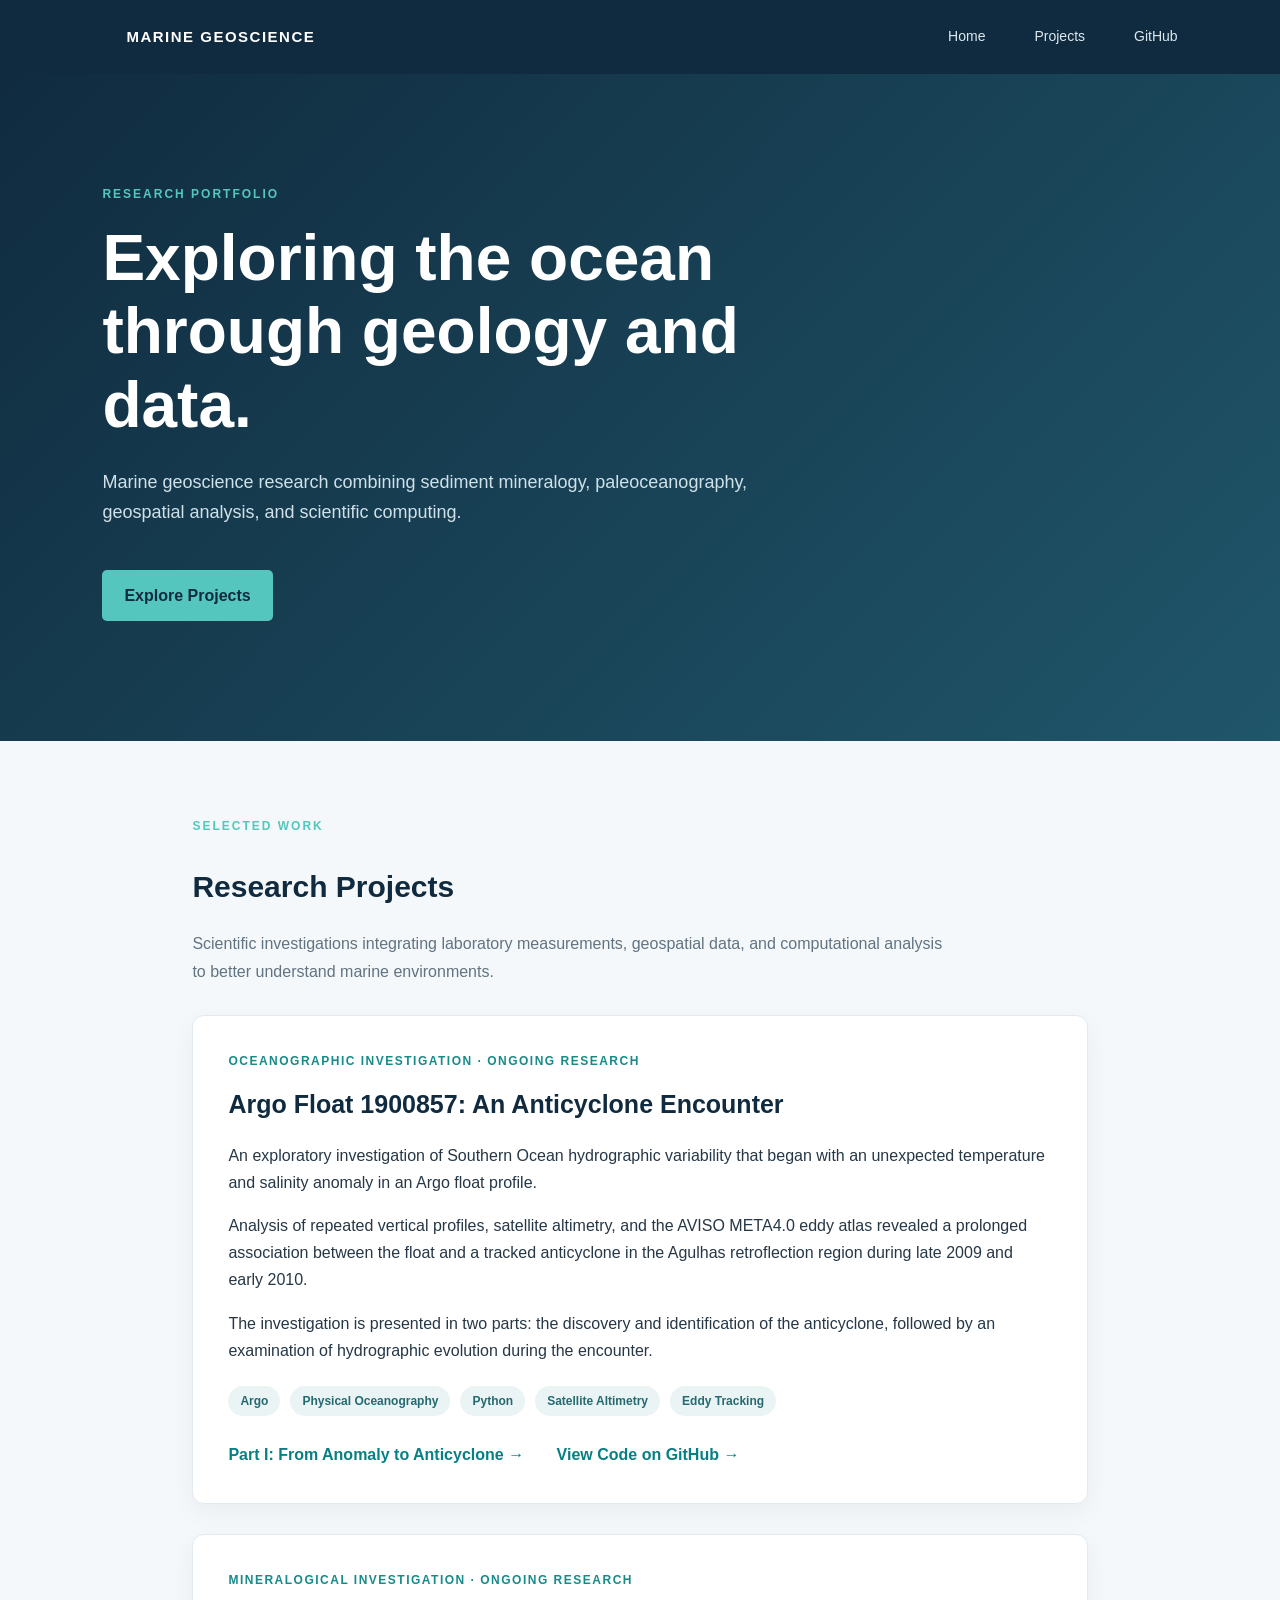
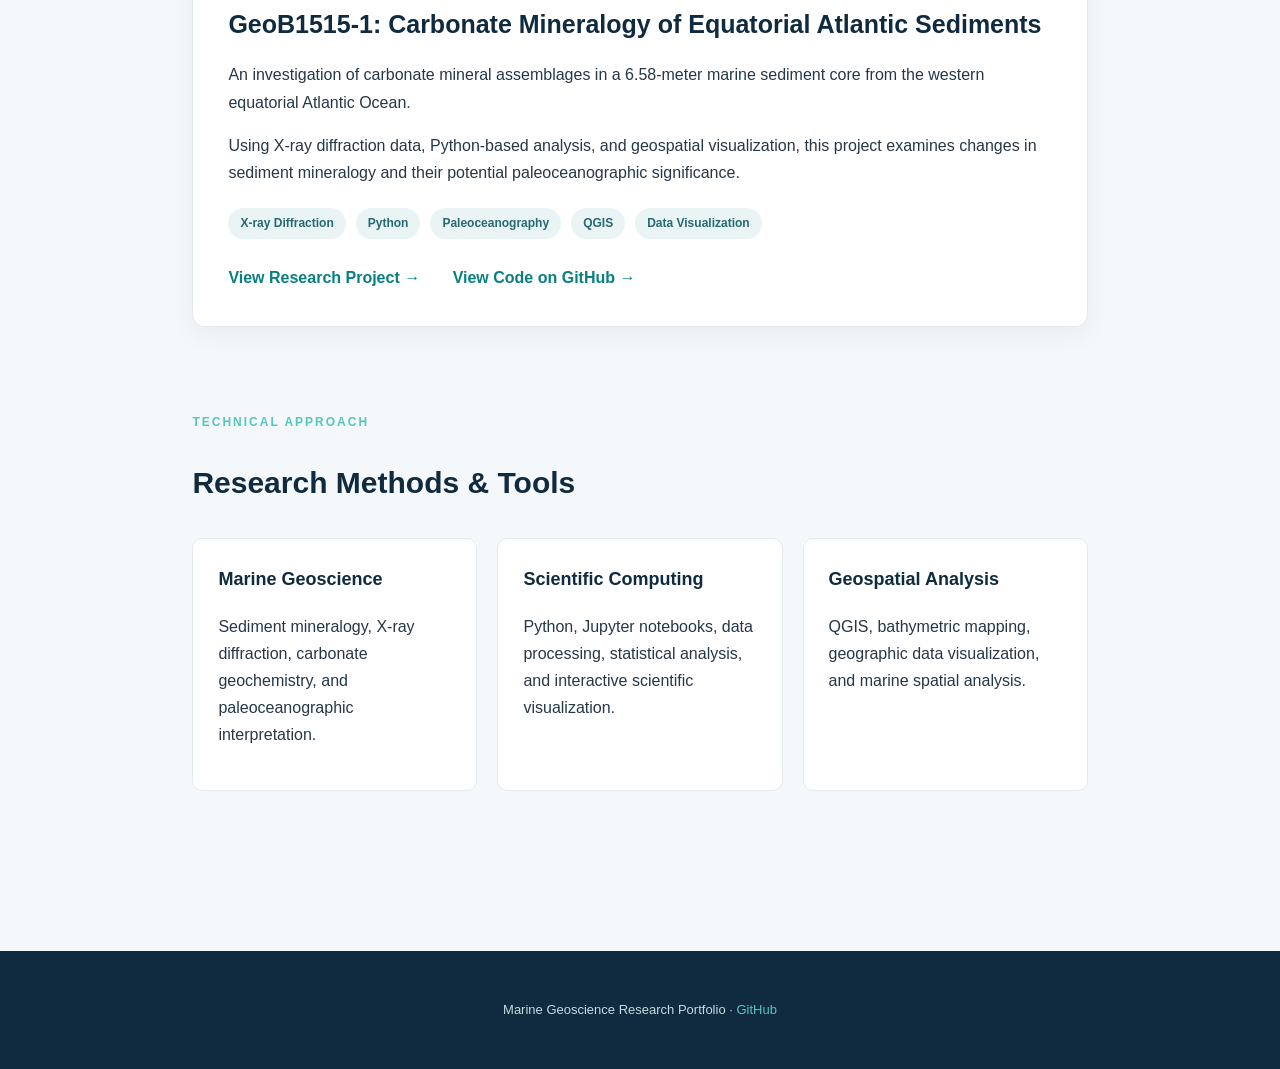
==== commit 3af0b0d8: "Updated Homepage" ====
--- a/index.html
+++ b/index.html
@@ -49,9 +49,60 @@
           geospatial data, and computational analysis to better understand
           marine environments.
         </p>
+
+        <div class="project-card">
+  
+          <div class="project-label">
+            Oceanographic Investigation · Ongoing Research
+          </div>
+        
+          <h3>
+            Argo Float 1900857: An Anticyclone Encounter
+          </h3>
+        
+          <p>
+            An exploratory investigation of Southern Ocean hydrographic
+            variability that began with an unexpected temperature and
+            salinity anomaly in an Argo float profile.
+          </p>
+        
+          <p>
+            Analysis of repeated vertical profiles, satellite altimetry,
+            and the AVISO META4.0 eddy atlas revealed a prolonged
+            association between the float and a tracked anticyclone
+            in the Agulhas retroflection region during late 2009
+            and early 2010.
+          </p>
+        
+          <p>
+            The investigation is presented in two parts: the discovery
+            and identification of the anticyclone, followed by an
+            examination of hydrographic evolution during the encounter.
+          </p>
+        
+          <div class="tags">
+            <span class="tag">Argo</span>
+            <span class="tag">Physical Oceanography</span>
+            <span class="tag">Python</span>
+            <span class="tag">Satellite Altimetry</span>
+            <span class="tag">Eddy Tracking</span>
+          </div>
+        
+          <a href="/projects/argo/discovery.html"
+            class="project-link">
+            Part I: From Anomaly to Anticyclone →
+          </a>
+        
+          <a href="https://github.com/sylvia-marinegeo/argoFloat"
+              class="project-link"
+              target="_blank"
+              rel="noopener noreferrer">
+              View Code on GitHub →
+            </a>
+        </div>
   
         <div class="project-card">
-          <div class="project-label">Featured Project · Ongoing Research</div>
+          <div class="project-label">Mineralogical Investigation · Ongoing Research</div>
           <h3>GeoB1515-1: Carbonate Mineralogy of Equatorial Atlantic Sediments</h3>
   
           <p>
@@ -87,54 +138,8 @@
           </a>
         </div>
   
-        <div class="project-card">
-  
-        <div class="project-label">
-          Oceanographic Investigation · Ongoing Research
-        </div>
-      
-        <h3>
-          Argo Float 1900857: An Anticyclone Encounter
-        </h3>
-      
-        <p>
-          An exploratory investigation of Southern Ocean hydrographic
-          variability that began with an unexpected temperature and
-          salinity anomaly in an Argo float profile.
-        </p>
-      
-        <p>
-          Analysis of repeated vertical profiles, satellite altimetry,
-          and the AVISO META4.0 eddy atlas revealed a prolonged
-          association between the float and a tracked anticyclone
-          in the Agulhas retroflection region during late 2009
-          and early 2010.
-        </p>
-      
-        <p>
-          The investigation is presented in two parts: the discovery
-          and identification of the anticyclone, followed by an
-          examination of hydrographic evolution during the encounter.
-        </p>
-      
-        <div class="tags">
-          <span class="tag">Argo</span>
-          <span class="tag">Physical Oceanography</span>
-          <span class="tag">Python</span>
-          <span class="tag">Satellite Altimetry</span>
-          <span class="tag">Eddy Tracking</span>
-        </div>
-      
-        <a href="/projects/argo/discovery.html"
-           class="project-link">
-          Part I: From Anomaly to Anticyclone →
-        </a>
-      
-        <a href="/projects/argo/hydrography.html"
-           class="project-link">
-          Part II: Hydrographic Evolution →
-        </a>
-      
+        
+
       </div>
     </section>
 
--- a/css/style.css
+++ b/css/style.css
@@ -0,0 +1,796 @@
+/* Marine Geoscience portfolio — shared stylesheet */
+:root{
+    --navy:#102b3f;
+    --navy-light:#173b50;
+    --teal:#168b88;
+    --teal-bright:#55c6bd;
+    --background:#f5f8fa;
+    --text:#263746;
+    --muted:#617381;
+    --border:#e2eaf0
+}
+
+*{
+    box-sizing:border-box
+}
+
+body{
+    margin:0;
+    font-family:-apple-system,BlinkMacSystemFont,"Segoe UI",sans-serif;
+    background:var(--background);
+    color:var(--text);
+    line-height:1.7
+}
+
+a{
+    color:var(--teal)
+}
+
+header{
+    background:var(--navy);
+    color:#fff;
+    padding:20px 8%
+}
+
+nav{
+    max-width:1100px;
+    margin:auto;
+    display:flex;
+    justify-content:space-between;
+    align-items:center;
+    gap:20px
+}
+
+nav a{
+    color:#dce8ee;
+    text-decoration:none;
+    font-size:14px
+}
+
+nav a:hover{
+    color:var(--teal-bright)
+}
+
+.logo{
+    font-weight:700;
+    letter-spacing:1px;
+    font-size:17px;
+    color:white;
+    text-decoration:none
+}
+
+.hero{
+    background:linear-gradient(135deg,#102b3f,#20566a);
+    color:white
+}
+.hero-inner{
+    max-width:1100px;
+    margin:auto
+}
+
+.eyebrow{
+    color:var(--teal-bright);
+    text-transform:uppercase;
+    letter-spacing:2px;
+    font-size:12px;
+    font-weight:700
+}
+
+h1{
+    line-height:1.2;
+    margin:15px 0 20px
+}
+
+.hero p{
+    color:#d1e1e9
+}
+
+main{
+    max-width:1100px;
+    margin:auto
+}
+
+section{
+    margin-bottom:70px
+}
+
+h2{
+    font-size:28px;
+    color:var(--navy);
+    margin-bottom:15px
+}
+
+h3{
+    color:var(--navy)
+}
+
+footer{
+    background:var(--navy);
+    color:#c9d8df;padding:30px;
+    text-align:center;font-size:13px
+}
+
+footer a{
+    color:var(--teal-bright);
+    text-decoration:none}
+
+/* =====================================
+   Shared site navigation
+   ===================================== */
+
+.site-header {
+  background: var(--navy);
+  color: white;
+  padding: 20px 8%;
+}
+
+.site-nav {
+  max-width: 1100px;
+  margin: 0 auto;
+  display: flex;
+  align-items: center;
+  justify-content: space-between;
+  gap: 24px;
+}
+
+.site-nav .site-brand {
+  color: white;
+  font-size: 15px;
+  font-weight: 700;
+  letter-spacing: 1.5px;
+  text-decoration: none;
+}
+
+.site-nav .nav-links {
+  display: flex;
+  align-items: center;
+  gap: 25px;
+}
+
+.site-nav .nav-links a {
+  color: #dce8ee;
+  text-decoration: none;
+  font-size: 14px;
+}
+
+.site-nav .nav-links a:hover,
+.site-nav .site-brand:hover {
+  color: #55c6bd;
+}
+
+@media (max-width: 600px) {
+  .site-header {
+    padding: 18px 6%;
+  }
+
+  .site-nav {
+    flex-direction: column;
+    align-items: flex-start;
+    gap: 12px;
+  }
+
+  .site-nav .nav-links {
+    flex-wrap: wrap;
+    gap: 18px;
+  }
+}
+
+/* Homepage */
+.home-page header{
+    padding:24px 8%
+}
+
+.home-page nav a{
+    margin-left:24px
+}
+
+.home-page .hero{
+    padding:110px 8% 120px
+}
+
+.home-page h1{
+    font-size:clamp(36px,6vw,64px);
+    line-height:1.15;
+    margin:18px 0 24px;
+    max-width:800px
+}
+
+.home-page .hero p{
+    max-width:650px;
+    font-size:18px
+}
+
+.home-page .button{
+    display:inline-block;
+    margin-top:24px;
+    padding:12px 22px;
+    background:var(--teal-bright);
+    color:var(--navy);
+    border-radius:5px;
+    text-decoration:none;
+    font-weight:700
+}
+
+.home-page .button:hover{
+    background:#80ddd4
+}
+
+.home-page main{
+    padding:75px 8%
+}
+
+.home-page section{
+    margin-bottom:85px
+}
+
+.home-page h2{
+    font-size:30px;
+    margin-bottom:18px
+}
+
+.section-intro{
+    color:var(--muted);
+    max-width:750px
+}
+
+.project-card{
+    background:white;
+    border:1px solid var(--border);
+    border-radius:12px;
+    padding:35px;
+    margin-top:30px;
+    box-shadow:0 8px 24px rgba(16,43,63,.05)
+}
+
+.project-label{
+    font-size:12px;
+    text-transform:uppercase;
+    letter-spacing:1.5px;
+    color:var(--teal);
+    font-weight:700
+}
+
+.project-card h3{
+    font-size:25px;
+    margin:12px 0
+}
+
+.tags{
+    display:flex;
+    flex-wrap:wrap;
+    gap:10px;
+    margin-top:22px
+}
+
+.tag{
+    background:#eaf4f5;
+    color:#256a70;
+    padding:5px 12px;
+    border-radius:20px;
+    font-size:12px;
+    font-weight:600
+}
+
+.project-link{
+    display:inline-block;
+    margin-top:25px;
+    margin-right:28px;
+    color:#087f83;
+    font-weight:700;
+    text-decoration:none
+}
+
+.project-link:hover{
+    text-decoration:underline
+}
+
+.skills{
+    display:grid;
+    grid-template-columns:repeat(3,1fr);
+    gap:20px;
+    margin-top:30px
+}
+
+.skill-card{
+    background:white;
+    padding:25px;
+    border:1px solid var(--border);
+    border-radius:10px
+}
+
+.skill-card h3{
+    margin-top:0;
+    font-size:18px
+}
+
+.home-page footer{
+    padding:35px 8%
+}
+
+/* Sediment core project */
+.sediment-page .hero{
+    padding:75px 8%
+}
+
+.sediment-page h1{
+    font-size:clamp(32px,5vw,52px)
+}
+
+.sediment-page .hero p{
+    max-width:760px;
+    font-size:17px
+}
+
+.sediment-page main{
+    padding:60px 25px
+}
+
+.metadata{
+    display:grid;
+    grid-template-columns:repeat(4,1fr);
+    gap:15px;margin-top:30px
+}
+
+.metadata div{
+    background:white;
+    padding:20px;
+    border:1px solid var(--border);
+    border-radius:8px
+
+}
+
+.metadata strong{
+    display:block;
+    font-size:20px;
+    color:var(--navy)
+}
+.metadata span{
+    font-size:12px;
+    color:var(--muted)
+}
+
+.chart-card{
+    background:white;
+    border:1px solid var(--border);
+    border-radius:12px;
+    padding:25px;
+    margin-top:25px
+}
+
+select{padding:10px 15px;
+    border:1px solid #ccd8df;
+    border-radius:5px;
+    font-size:15px;
+    background:white
+}
+
+.note{
+    font-size:13px;
+    color:var(--muted)
+}
+
+.methods{
+    background:white;
+    padding:30px;
+    border-radius:10px;
+    border:1px solid var(--border)
+}
+
+.observation-grid{
+    display:grid;
+    grid-template-columns:repeat(3,1fr);
+    gap:20px;
+    margin-top:30px
+}
+
+.observation-card{
+    background:white;
+    border:1px solid var(--border);
+    border-radius:10px;
+    padding:25px
+}
+
+.observation-number{
+    font-size:13px;
+    font-weight:700;
+    color:var(--teal);
+    letter-spacing:1px
+}
+
+.observation-card h3{
+    font-size:19px;
+    line-height:1.4;
+    margin:12px 0
+}
+
+.observation-card p{
+    font-size:14px
+}
+
+.result-figure{
+    width:100%;
+    max-width:600px;
+    margin:35px auto
+}
+
+.figure-link{
+    display:block;
+    width:100%;
+    padding:0;
+    border:none;
+    background:transparent;
+    cursor:pointer
+}
+
+.result-figure img{
+    display:block;
+    width:100%;
+    height:auto;
+    border-radius:8px
+}
+
+.result-figure figcaption{
+    margin-top:14px;
+    font-size:13px;
+    line-height:1.6;
+    color:var(--muted)
+}
+
+.modal[hidden]{
+    display:none
+}
+
+.modal{
+    position:fixed;
+    inset:0;
+    z-index:1000;
+    display:flex;
+    align-items:center;
+    justify-content:center;
+    padding:24px;
+    background:rgba(8,20,32,.78)
+}
+
+.modal-content{
+    position:relative;
+    width:100%;
+    max-width:480px;
+    padding:36px;
+    background:white;
+    color:var(--text);
+    border-radius:12px;
+    box-shadow:0 20px 60px rgba(0,0,0,.3)
+}
+
+.modal-content h2{
+    margin-top:0;
+    font-size:24px
+}
+
+.modal-close{
+    position:absolute;
+    top:12px;
+    right:16px;
+    padding:4px 10px;
+    border:none;
+    background:transparent;
+    color:var(--muted);
+    font-size:28px;
+    cursor:pointer
+}
+
+.modal-note{
+    font-size:13px;
+    color:var(--muted)
+}
+
+/* Argo article pages */
+.argo-page header{
+    padding:24px 8%
+}
+
+.argo-page nav a{
+    margin-left:24px
+}
+
+.argo-page .hero{
+    padding:90px 8% 100px
+}
+
+.argo-page .hero-inner{
+    max-width:1000px
+}
+
+.argo-page h1{
+    font-size:clamp(36px,5vw,56px);
+    margin:18px 0 24px;
+    max-width:850px
+}
+
+.argo-page .hero p{
+    max-width:750px;
+    font-size:18px
+}
+
+.argo-page main{
+    max-width:1000px;
+    padding:75px 8%;
+    line-height:1.8
+}
+
+.argo-page section{
+    margin-bottom:85px
+}
+.argo-page h2{
+    font-size:29px;
+    margin-bottom:22px
+}
+
+.argo-page h3{
+    font-size:21px;
+    margin-top:35px
+}
+.argo-page p{
+    margin-bottom:20px
+}
+
+.section-number{
+    color:var(--teal);
+    font-size:12px;
+    font-weight:700;
+    letter-spacing:1.5px;
+    text-transform:uppercase
+}
+
+.summary{
+    background:white;
+    padding:32px;
+    border:1px solid var(--border);
+    border-radius:10px
+}
+
+.figure-placeholder{
+    background:#e8eff3;
+    border:1px dashed #aebfc9;
+    border-radius:8px;
+    padding:65px 25px;
+    text-align:center;
+    color:var(--muted);
+    margin:35px 0 12px
+}
+
+.figure-caption{
+    font-size:13px;
+    color:var(--muted);
+    margin-bottom:30px
+}
+
+.page-navigation{
+    display:flex;
+    justify-content:space-between;
+    gap:20px;
+    border-top:1px solid #dce5eb;
+    padding-top:30px
+}
+
+.page-navigation a{
+    color:#087f83;
+    font-weight:700;
+    text-decoration:none
+}
+
+.page-navigation a:hover{
+    text-decoration:underline
+}
+
+.argo-page footer{
+    padding:35px 8%
+}
+
+@media(max-width:800px){
+    .observation-grid{grid-template-columns:1fr}
+}
+
+@media(max-width:700px){
+    nav{flex-wrap:wrap}
+    .home-page nav,
+    .argo-page nav{
+        flex-direction:column;
+        align-items:flex-start
+    }
+    .home-page nav a,
+    .argo-page nav a{
+        margin-left:0;margin-right:15px
+    }
+    .home-page .hero{
+        padding:75px 8%
+    }
+    .skills{
+        grid-template-columns:1fr
+    }
+    .project-card{
+        padding:24px
+    }
+    .metadata{
+        grid-template-columns:repeat(2,1fr)
+    }
+    .sediment-page 
+    .hero{
+        padding:55px 8%
+    }
+    .argo-page 
+    .hero{
+        padding:65px 8%
+    }
+    .summary{
+        padding:22px
+    }
+    .page-navigation{
+        flex-wrap:wrap
+    }
+}
+/* =====================================
+   Argo Investigation Narrative
+   ===================================== */
+
+.argo-page .hero-subtitle {
+  font-size: 23px;
+  font-weight: 500;
+  color: #ffffff;
+  margin-bottom: 20px;
+}
+
+.argo-page .section-label {
+  color: #168b88;
+  text-transform: uppercase;
+  letter-spacing: 2px;
+  font-size: 12px;
+  font-weight: 700;
+  margin-bottom: 12px;
+}
+
+.argo-page .investigation-question {
+  border-left: 4px solid #168b88;
+  padding: 18px 25px;
+  margin: 35px 0;
+  background: #eaf3f4;
+  color: #102b3f;
+  font-size: 19px;
+  font-weight: 600;
+  line-height: 1.6;
+}
+
+/* Investigation timeline */
+
+.argo-page .investigation-timeline {
+  display: grid;
+  grid-template-columns: repeat(4, 1fr);
+  gap: 15px;
+  margin-top: 35px;
+}
+
+.argo-page .timeline-step {
+  display: flex;
+  flex-direction: column;
+  background: white;
+  border: 1px solid #e2eaf0;
+  border-radius: 10px;
+  padding: 22px;
+  text-decoration: none;
+  transition: transform 0.2s, border-color 0.2s;
+}
+
+.argo-page .timeline-step:hover {
+  transform: translateY(-3px);
+  border-color: #168b88;
+}
+
+.argo-page .timeline-number {
+  color: #168b88;
+  font-size: 13px;
+  font-weight: 700;
+  margin-bottom: 12px;
+}
+
+.argo-page .timeline-title {
+  color: #102b3f;
+  font-size: 16px;
+  font-weight: 700;
+  margin-bottom: 8px;
+}
+
+.argo-page .timeline-description {
+  color: #617381;
+  font-size: 13px;
+  line-height: 1.5;
+}
+
+@media (max-width: 900px) {
+  .argo-page .investigation-timeline {
+    grid-template-columns: repeat(2, 1fr);
+  }
+}
+
+@media (max-width: 550px) {
+  .argo-page .investigation-timeline {
+    grid-template-columns: 1fr;
+  }
+
+  .argo-page .hero-subtitle {
+    font-size: 19px;
+  }
+}
+/* =====================================
+   Argo investigation stages
+   ===================================== */
+
+.argo-page .investigation-stage {
+  padding-top: 20px;
+  scroll-margin-top: 30px;
+}
+
+.argo-page .evidence-card {
+  background: #ffffff;
+  border: 1px solid #e2eaf0;
+  border-radius: 12px;
+  padding: 30px;
+  margin: 35px 0;
+}
+
+.argo-page .evidence-label {
+  color: #168b88;
+  text-transform: uppercase;
+  letter-spacing: 1.5px;
+  font-size: 12px;
+  font-weight: 700;
+  margin-bottom: 25px;
+}
+
+.argo-page .evidence-grid {
+  display: grid;
+  grid-template-columns: repeat(3, 1fr);
+  gap: 20px;
+}
+
+.argo-page .evidence-grid strong {
+  display: block;
+  color: #102b3f;
+  font-size: 25px;
+}
+
+.argo-page .evidence-grid span {
+  display: block;
+  color: #617381;
+  font-size: 13px;
+}
+
+.argo-page .research-figure {
+  margin: 40px 0;
+}
+
+.argo-page .research-figure img {
+  display: block;
+  width: 100%;
+  height: auto;
+  border-radius: 8px;
+}
+
+.argo-page .research-figure figcaption {
+  color: #617381;
+  font-size: 13px;
+  line-height: 1.6;
+  margin-top: 15px;
+}
+
+.argo-page .stage-transition {
+  margin-top: 40px;
+  padding-top: 20px;
+  border-top: 1px solid #e2eaf0;
+  font-weight: 600;
+}
+
+@media (max-width: 700px) {
+  .argo-page .evidence-grid {
+    grid-template-columns: 1fr;
+  }
+}
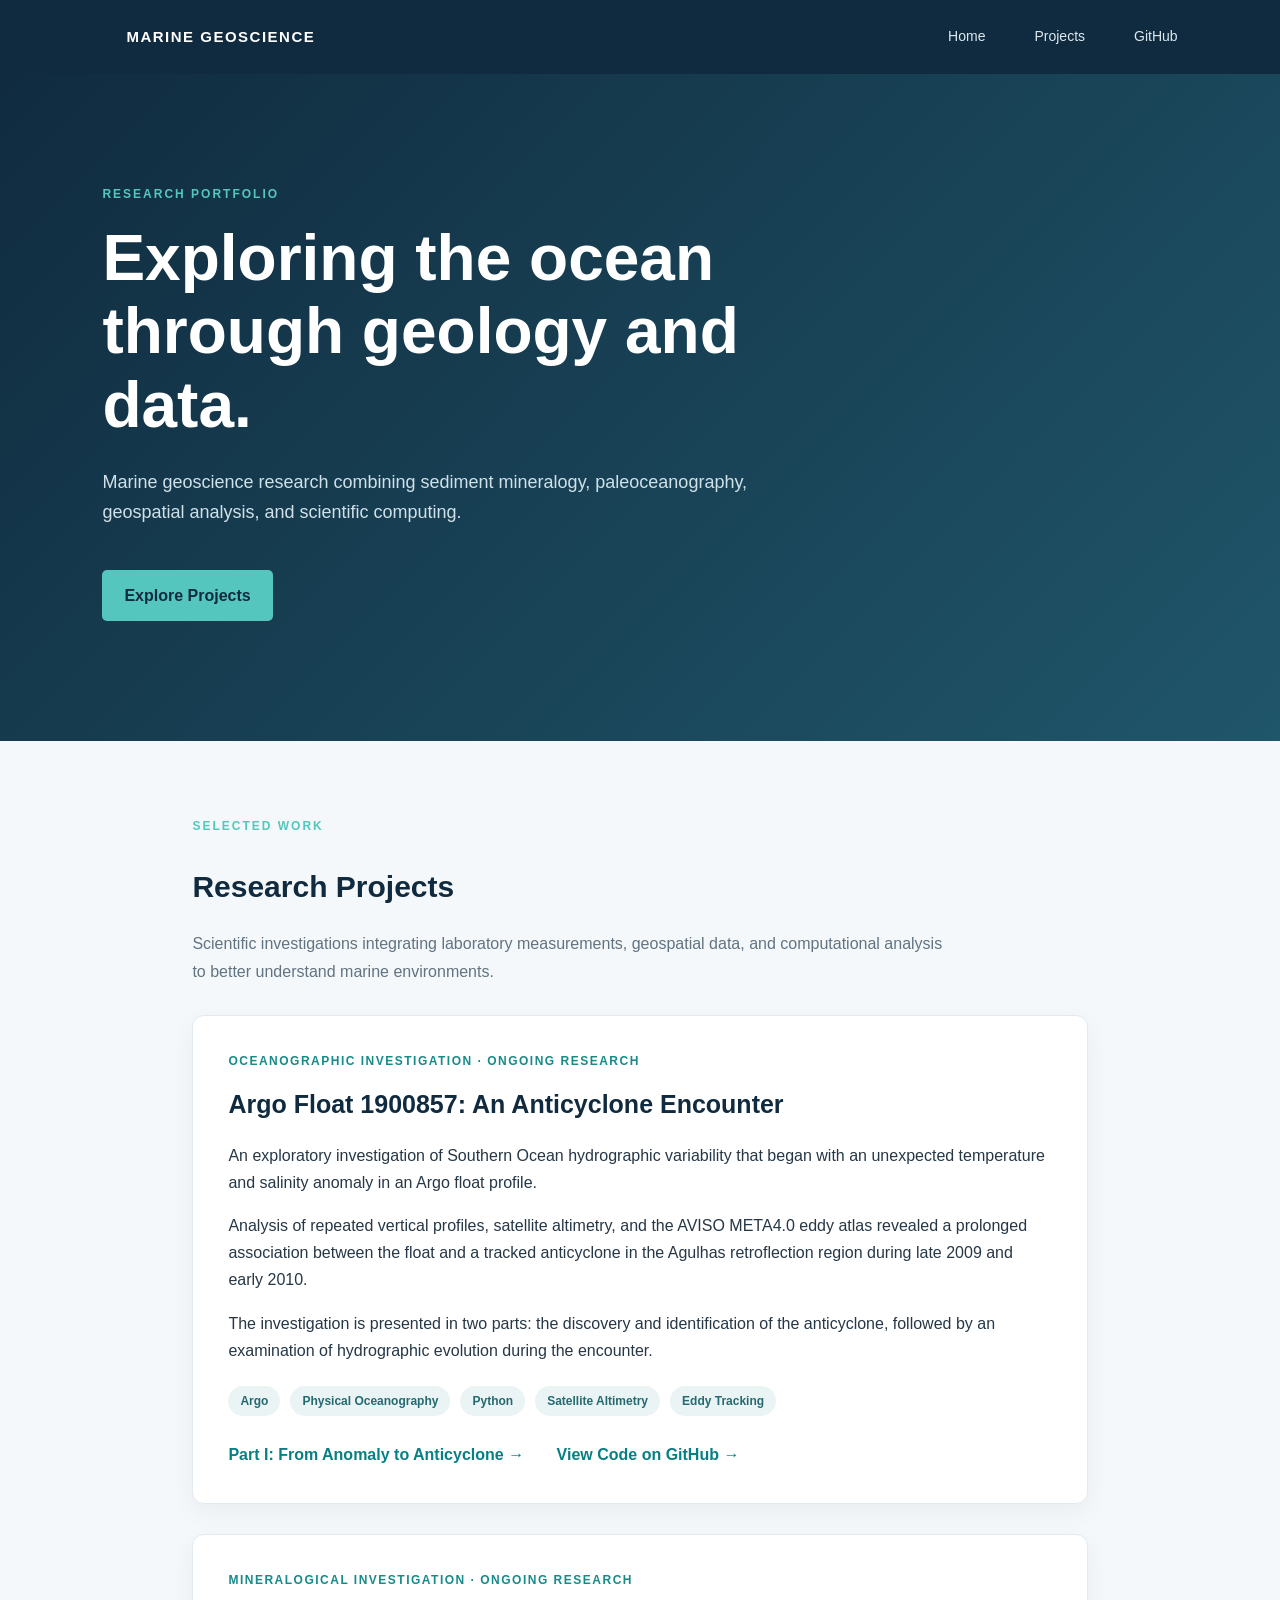
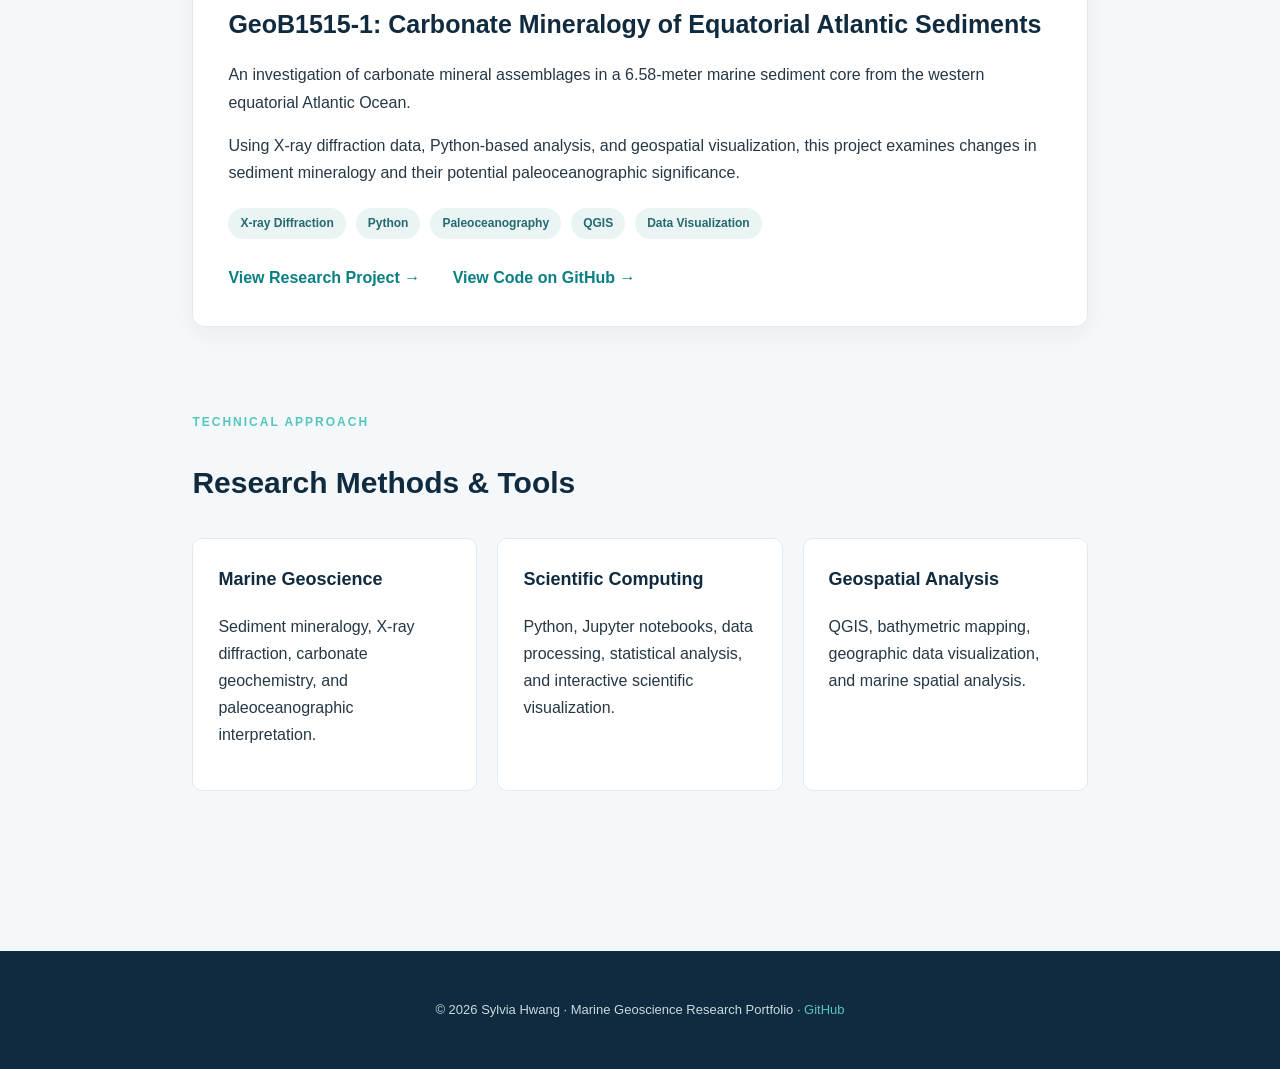
==== commit 806331d2: "Style Changes" ====
--- a/index.html
+++ b/index.html
@@ -183,7 +183,7 @@
 
   <footer>
     <p>
-      Marine Geoscience Research Portfolio ·
+      © 2026 Sylvia Hwang · Marine Geoscience Research Portfolio ·
       <a href="https://github.com/sylvia-marinegeo">
         GitHub
       </a>
--- a/css/style.css
+++ b/css/style.css
@@ -68,6 +68,13 @@
     margin:auto
 }
 
+.project-author {
+    font-size: 0.85rem;
+    color: #64748b;
+    margin-top: 0.75rem;
+    letter-spacing: 0.02em;
+}
+
 .eyebrow{
     color:var(--teal-bright);
     text-transform:uppercase;
